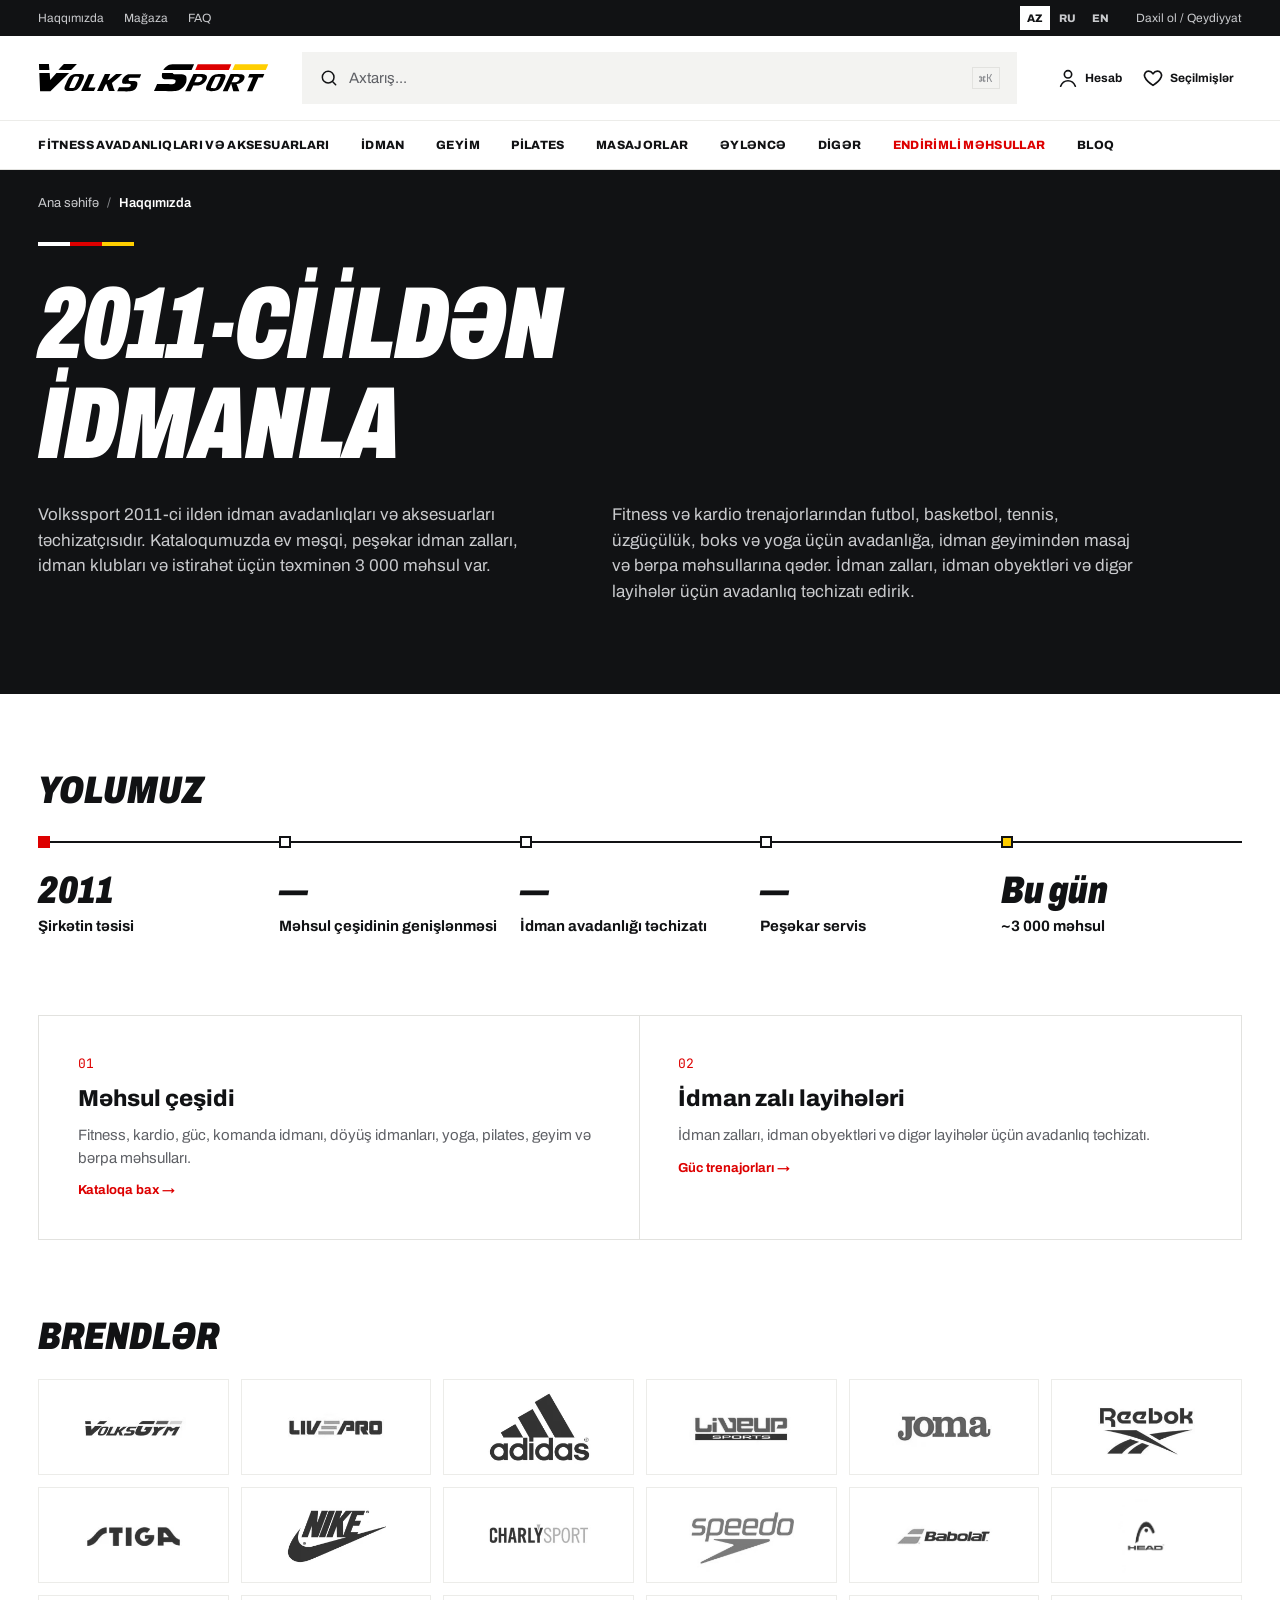
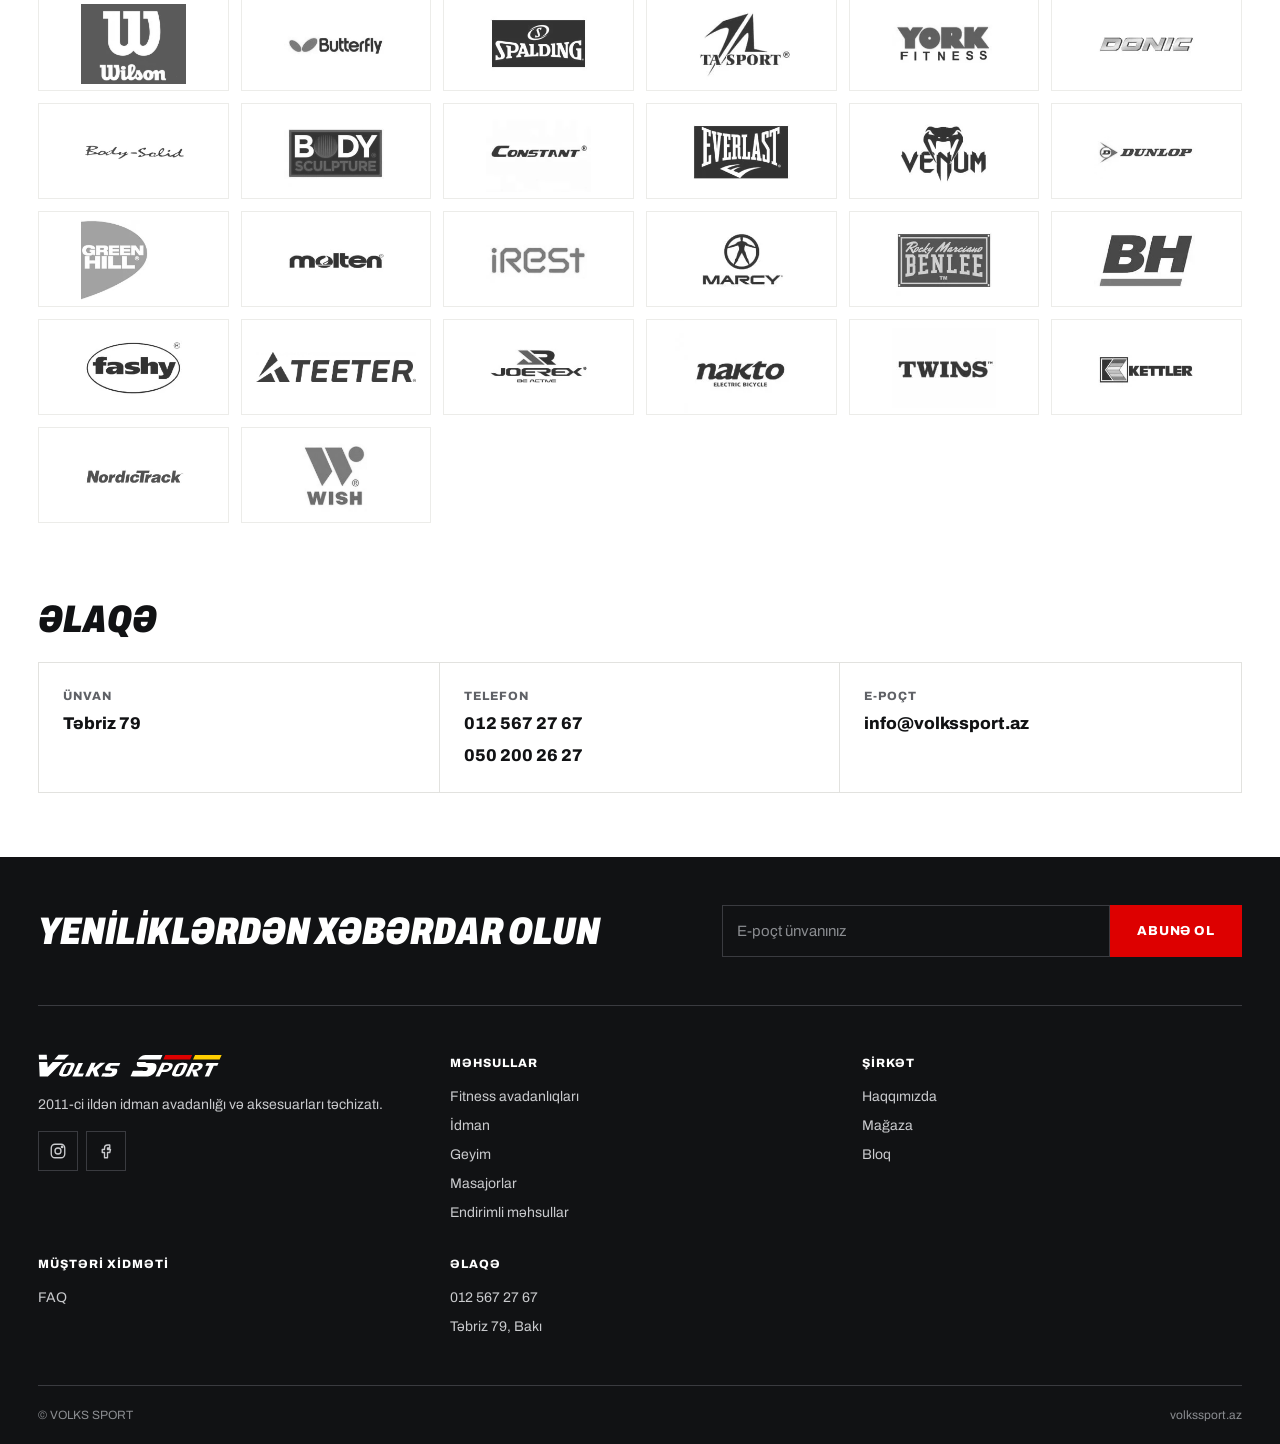
==== about.html @ 79279476 "Update Volkssport website" ====
<!DOCTYPE html>
<html lang="az">
<head>
<meta charset="utf-8">
<meta name="viewport" content="width=device-width, initial-scale=1, viewport-fit=cover">
<title>Haqqımızda — VOLKS SPORT</title>
<link rel="preconnect" href="https://fonts.googleapis.com">
<link rel="preconnect" href="https://fonts.gstatic.com" crossorigin>
<link href="https://fonts.googleapis.com/css2?family=Archivo:ital,wdth,wght@0,62..125,100..900;1,62..125,100..900&family=JetBrains+Mono:wght@400;500&display=swap" rel="stylesheet">
<link rel="stylesheet" href="css/tokens.css?v=20261022">
<link rel="stylesheet" href="css/base.css?v=20261022">
<link rel="stylesheet" href="css/components.css?v=20261022">
<link rel="stylesheet" href="css/layout.css?v=20261022">
<link rel="stylesheet" href="css/pages.css?v=20261022">
</head>
<body data-page="about">
<div data-include="partials/header.html"></div>
<!-- PrestaShop: CMS page (cms.tpl) -->
<main>
  <section class="vs-about-hero">
    <div class="vs-container vs-about-hero__inner">
      <ol class="vs-breadcrumb vs-breadcrumb--dark"><li><a href="index.html">Ana səhifə</a></li><li><span aria-current="page">Haqqımızda</span></li></ol>
      <div class="vs-stripe"><i></i><i></i><i></i></div>
      <h1 class="vs-display vs-about-hero__title">2011-ci ildən idmanla</h1>
      <div class="vs-about-hero__text">
        <p>Volkssport 2011-ci ildən idman avadanlıqları və aksesuarları təchizatçısıdır. Kataloqumuzda ev məşqi, peşəkar idman zalları, idman klubları və istirahət üçün təxminən 3 000 məhsul var.</p>
        <p>Fitness və kardio trenajorlarından futbol, basketbol, tennis, üzgüçülük, boks və yoga üçün avadanlığa, idman geyimindən masaj və bərpa məhsullarına qədər. İdman zalları, idman obyektləri və digər layihələr üçün avadanlıq təchizatı edirik.</p>
      </div>
    </div>
  </section>

  <section class="vs-container vs-section">
    <h2 class="vs-h2">Yolumuz</h2>
    <!-- Only 2011 and today are confirmed. Add years for the middle steps when available. -->
    <ol class="vs-timeline">
      <li class="vs-timeline__item vs-timeline__item--start"><span class="vs-timeline__year">2011</span><span class="vs-timeline__text">Şirkətin təsisi</span></li>
      <li class="vs-timeline__item"><span class="vs-timeline__year">—</span><span class="vs-timeline__text">Məhsul çeşidinin genişlənməsi</span></li>
      <li class="vs-timeline__item"><span class="vs-timeline__year">—</span><span class="vs-timeline__text">İdman avadanlığı təchizatı</span></li>
      <li class="vs-timeline__item"><span class="vs-timeline__year">—</span><span class="vs-timeline__text">Peşəkar servis</span></li>
      <li class="vs-timeline__item vs-timeline__item--end"><span class="vs-timeline__year">Bu gün</span><span class="vs-timeline__text">~3 000 məhsul</span></li>
    </ol>
  </section>

  <section class="vs-container vs-section">
    <div class="vs-pillars">
      <div class="vs-pillar"><span class="vs-pillar__n">01</span><h3 class="vs-h3">Məhsul çeşidi</h3><p class="vs-muted">Fitness, kardio, güc, komanda idmanı, döyüş idmanları, yoga, pilates, geyim və bərpa məhsulları.</p><a class="vs-catcard__cta" href="category.html">Kataloqa bax →</a></div>
      <div class="vs-pillar"><span class="vs-pillar__n">02</span><h3 class="vs-h3">İdman zalı layihələri</h3><p class="vs-muted">İdman zalları, idman obyektləri və digər layihələr üçün avadanlıq təchizatı.</p><a class="vs-catcard__cta" href="category.html?c=fitness-guc-trenajoru">Güc trenajorları →</a></div>
    </div>
  </section>

  <section class="vs-container vs-section">
    <div class="vs-sechead"><h2 class="vs-h2">Brendlər</h2></div>
    <div class="vs-grid vs-grid--brands" data-brands></div>
  </section>

  <section class="vs-container vs-section">
    <h2 class="vs-h2" style="margin-bottom:24px">Əlaqə</h2>
    <div class="vs-contact">
      <div class="vs-contact__cell"><span class="vs-contact__k">Ünvan</span><a class="vs-contact__v" href="store.html">Təbriz 79</a></div>
      <div class="vs-contact__cell"><span class="vs-contact__k">Telefon</span><a class="vs-contact__v" href="tel:+994125672767">012 567 27 67</a><a class="vs-contact__v" href="tel:+994502002627">050 200 26 27</a></div>
      <div class="vs-contact__cell"><span class="vs-contact__k">E-poçt</span><a class="vs-contact__v" href="mailto:info@volkssport.az">info@volkssport.az</a></div>
    </div>
  </section>
</main>
<div data-include="partials/footer.html"></div>
<script src="js/i18n.js?v=20261022"></script>
<script src="js/app.js?v=20261022"></script>
<script src="js/pages.js?v=20261022"></script>
<script src="js/pages-info.js?v=20261022"></script>
</body>
</html>
---- css/tokens.css ----
/* Volkssport design tokens — single source of truth.
   Values extracted from the approved prototype (Volkssport Front Office.dc.html). */
:root {
  /* Color — brand */
  --vs-ink: #111214;
  --vs-white: #FFFFFF;
  --vs-red: #DD0000;
  --vs-red-hover: #B80000;
  --vs-red-active: #A00000;
  --vs-yellow: #FFCE00;

  /* Color — neutrals */
  --vs-text: var(--vs-ink);
  --vs-text-2: #5F6166;
  --vs-text-3: #8A8C90;
  --vs-text-disabled: #A9AAAE;
  --vs-border: #E2E2DF;
  --vs-hairline: #ECECE9;
  --vs-surface: #F3F3F1;
  --vs-surface-2: #F6F6F4;
  --vs-dark-1: #1B1C1F;
  --vs-dark-2: #3A3B40;
  --vs-dark-text-2: #C9CACD;

  /* Color — semantic */
  --vs-primary: var(--vs-red);
  --vs-secondary: var(--vs-ink);
  --vs-success: #1F8A4C;
  --vs-success-bg: #EAF5EE;
  --vs-warning: #B98500;
  --vs-warning-bg: #FFF4D6;
  --vs-error: var(--vs-red);
  --vs-sale: var(--vs-red);
  --vs-new: var(--vs-ink);
  --vs-focus: var(--vs-yellow);

  /* Typography */
  --vs-font: 'Archivo', Helvetica, Arial, sans-serif;
  --vs-font-mono: 'JetBrains Mono', ui-monospace, monospace;
  --vs-fs-display: clamp(56px, 9vw, 148px);
  --vs-fs-h1: clamp(40px, 5vw, 80px);
  --vs-fs-h2: clamp(28px, 3vw, 44px);
  --vs-fs-h3: clamp(20px, 1.8vw, 26px);
  --vs-fs-lg: 17px;
  --vs-fs-body: 15px;
  --vs-fs-ui: 14px;
  --vs-fs-sm: 13px;
  --vs-fs-xs: 12px;
  --vs-fs-2xs: 11px;
  --vs-fs-price: 20px;
  --vs-fs-price-lg: 44px;
  --vs-lh-tight: .9;
  --vs-lh: 1.5;
  --vs-track-caps: .06em;

  /* Space (4px base) */
  --vs-s1: 4px; --vs-s2: 8px; --vs-s3: 12px; --vs-s4: 16px; --vs-s5: 20px;
  --vs-s6: 24px; --vs-s8: 32px; --vs-s10: 40px; --vs-s12: 48px; --vs-s16: 64px; --vs-s20: 80px;
  --vs-gutter: clamp(16px, 3vw, 40px);
  --vs-max: 1440px;

  /* Shape */
  --vs-radius: 0;
  --vs-bw: 1px;
  --vs-bw-strong: 1.5px;
  --vs-shadow-pop: 0 24px 40px -24px rgba(17, 18, 20, .25);

  /* Controls */
  --vs-h-sm: 36px; --vs-h-md: 44px; --vs-h-lg: 52px; --vs-h-xl: 56px;

  /* Motion */
  --vs-ease: cubic-bezier(.2, .7, .2, 1);
  --vs-t-fast: .15s; --vs-t: .25s; --vs-t-slow: .4s;

  /* Layers */
  --vs-z-header: 50; --vs-z-menu: 60; --vs-z-drawer: 80; --vs-z-modal: 90; --vs-z-toast: 100;
}
---- css/base.css ----
*, *::before, *::after { box-sizing: border-box; }
html { -webkit-text-size-adjust: 100%; }
body { margin: 0; font-family: var(--vs-font); font-size: var(--vs-fs-body); line-height: var(--vs-lh); color: var(--vs-text); background: var(--vs-white); -webkit-font-smoothing: antialiased; }
img { max-width: 100%; display: block; }
a { color: var(--vs-ink); text-decoration: none; transition: color var(--vs-t-fast); }
a:hover { color: var(--vs-red); }
button, input, select, textarea { font: inherit; color: inherit; }
button { cursor: pointer; }
h1, h2, h3, h4, p { margin: 0; }
p, li { text-wrap: pretty; }
::selection { background: var(--vs-yellow); color: var(--vs-ink); }
:focus-visible { outline: 2px solid var(--vs-focus); outline-offset: 2px; }
[hidden] { display: none !important; }
/* Suspend hover effects on image cards while the page is scrolling (set by js/app.js) */
.vs-is-scrolling .vs-card__media, .vs-is-scrolling .vs-catcard, .vs-is-scrolling .vs-brandcard, .vs-is-scrolling .vs-gallery__main, .vs-is-scrolling .vs-hotspot, .vs-is-scrolling .vs-post { pointer-events: none; }

.vs-container { max-width: var(--vs-max); margin: 0 auto; padding-inline: var(--vs-gutter); }
.vs-section { padding-block: clamp(40px, 6vw, 80px) 0; }
.vs-visually-hidden { position: absolute !important; width: 1px; height: 1px; overflow: hidden; clip: rect(0 0 0 0); white-space: nowrap; }
.vs-mono { font-family: var(--vs-font-mono); }
.vs-no-scroll { overflow: hidden; }

/* Typography helpers */
.vs-display { font-size: var(--vs-fs-display); line-height: .86; font-weight: 900; font-style: italic; font-stretch: 66%; text-transform: uppercase; letter-spacing: -.02em; text-wrap: balance; }
.vs-h1 { font-size: var(--vs-fs-h1); line-height: var(--vs-lh-tight); font-weight: 900; font-style: italic; font-stretch: 75%; text-transform: uppercase; letter-spacing: -.01em; }
.vs-h2 { font-size: var(--vs-fs-h2); line-height: 1; font-weight: 900; font-style: italic; font-stretch: 75%; text-transform: uppercase; }
.vs-h3 { font-size: var(--vs-fs-h3); line-height: 1.15; font-weight: 800; }
.vs-eyebrow { font-size: var(--vs-fs-xs); font-weight: 800; letter-spacing: .08em; text-transform: uppercase; color: var(--vs-text-2); }
.vs-muted { color: var(--vs-text-2); }
/* Long single words (e.g. RU "Кардиотренажёры") must not push the page sideways on small screens */
.vs-h1, .vs-h2 { overflow-wrap: break-word; hyphens: auto; }

/* Brand stripe (white / red / yellow) */
.vs-stripe { display: flex; width: 96px; height: 4px; }
.vs-stripe > i { flex: 1; }
.vs-stripe > i:nth-child(1) { background: var(--vs-white); }
.vs-stripe > i:nth-child(2) { background: var(--vs-red); }
.vs-stripe > i:nth-child(3) { background: var(--vs-yellow); }
.vs-stripe--ink > i:nth-child(1) { background: var(--vs-ink); }

@media (prefers-reduced-motion: reduce) { *, *::before, *::after { transition-duration: .01ms !important; animation-duration: .01ms !important; } }
---- css/components.css ----
/* ================= Button ================= */
.vs-btn { --bg: var(--vs-ink); --fg: var(--vs-white); --bd: var(--vs-ink);
  display: inline-flex; align-items: center; justify-content: center; gap: 8px; height: var(--vs-h-lg); padding: 0 26px;
  background: var(--bg); color: var(--fg); border: var(--vs-bw-strong) solid var(--bd); border-radius: var(--vs-radius);
  font-size: var(--vs-fs-sm); font-weight: 800; letter-spacing: var(--vs-track-caps); text-transform: uppercase; white-space: nowrap;
  transition: background var(--vs-t-fast), color var(--vs-t-fast), border-color var(--vs-t-fast), transform var(--vs-t-fast); }
.vs-btn:hover { --bg: #000; --bd: #000; color: var(--fg); }
.vs-btn:active { transform: translateY(1px); }
.vs-btn--primary { --bg: var(--vs-red); --bd: var(--vs-red); }
.vs-btn--primary:hover { --bg: var(--vs-red-hover); --bd: var(--vs-red-hover); }
.vs-btn--primary:active { --bg: var(--vs-red-active); }
.vs-btn--outline { --bg: transparent; --fg: var(--vs-ink); --bd: var(--vs-ink); }
.vs-btn--outline:hover { --bg: var(--vs-ink); --fg: var(--vs-white); }
.vs-btn--on-dark { --bg: transparent; --fg: var(--vs-white); --bd: var(--vs-white); }
.vs-btn--on-dark:hover { --bg: var(--vs-white); --fg: var(--vs-ink); --bd: var(--vs-white); }
.vs-btn--ghost { --bg: transparent; --fg: var(--vs-ink); --bd: transparent; padding: 0 12px; }
.vs-btn--ghost:hover { --bg: var(--vs-surface); --bd: var(--vs-surface); --fg: var(--vs-ink); }
.vs-btn--sm { height: var(--vs-h-sm); padding: 0 14px; font-size: var(--vs-fs-xs); }
.vs-btn--lg { height: var(--vs-h-xl); padding: 0 32px; font-size: var(--vs-fs-ui); }
.vs-btn--block { width: 100%; }
.vs-btn:disabled, .vs-btn[aria-disabled="true"] { --bg: var(--vs-surface); --fg: var(--vs-text-disabled); --bd: var(--vs-surface); cursor: not-allowed; transform: none; }
.vs-btn.is-loading { color: transparent !important; position: relative; pointer-events: none; }
.vs-btn.is-loading::after { content: ""; position: absolute; width: 18px; height: 18px; border: 2px solid var(--fg); border-right-color: transparent; border-radius: 50%; animation: vs-spin .7s linear infinite; }
@keyframes vs-spin { to { transform: rotate(360deg); } }

/* ================= Icon button ================= */
.vs-iconbtn { display: inline-flex; align-items: center; justify-content: center; gap: 6px; min-width: 44px; height: 44px; padding: 0 8px; border: 0; background: transparent; color: var(--vs-ink); font-size: var(--vs-fs-xs); font-weight: 700; position: relative; transition: background var(--vs-t-fast), color var(--vs-t-fast); }
.vs-iconbtn:hover { background: var(--vs-surface); }
.vs-iconbtn svg { width: 22px; height: 22px; flex: none; }
.vs-iconbtn--round { border-radius: 50%; background: var(--vs-white); width: 36px; min-width: 36px; height: 36px; padding: 0; }
.vs-iconbtn--round svg { width: 18px; height: 18px; }
.vs-iconbtn[aria-pressed="true"] { color: var(--vs-red); }
.vs-iconbtn[aria-pressed="true"] svg { fill: currentColor; animation: vs-pop .3s var(--vs-ease); }
.vs-iconbtn:disabled { color: var(--vs-text-disabled); cursor: not-allowed; background: transparent; }
.vs-iconbtn__count { position: absolute; top: 4px; right: 2px; min-width: 18px; height: 18px; padding: 0 5px; border-radius: 9px; background: var(--vs-red); color: var(--vs-white); font-size: 10.5px; font-weight: 800; line-height: 18px; text-align: center; }
@keyframes vs-pop { 50% { transform: scale(1.25); } }

/* ================= Badge ================= */
.vs-badge { display: inline-flex; align-items: center; height: 22px; padding: 0 7px; font-size: 11px; font-weight: 800; letter-spacing: .04em; text-transform: uppercase; background: var(--vs-ink); color: var(--vs-white); }
.vs-badge--sale { background: var(--vs-sale); }
.vs-badge--new { background: var(--vs-new); }
.vs-badge--stock { background: var(--vs-success-bg); color: var(--vs-success); }
.vs-badge--low { background: var(--vs-warning-bg); color: #7A5A00; }
.vs-badge--out { background: var(--vs-surface); color: var(--vs-text-2); }

/* ================= Price ================= */
.vs-price { display: flex; align-items: baseline; flex-wrap: wrap; gap: 4px 10px; }
.vs-price__current { font-size: var(--vs-fs-price); font-weight: 900; letter-spacing: -.01em; line-height: 1; }
.vs-price__old { font-size: var(--vs-fs-sm); color: var(--vs-text-3); text-decoration: line-through; }
.vs-price__save { font-size: var(--vs-fs-2xs); font-weight: 800; background: var(--vs-red); color: var(--vs-white); padding: 3px 6px; }
.vs-price--sale .vs-price__current { color: var(--vs-sale); }
.vs-price--call .vs-price__current { font-size: var(--vs-fs-sm); font-weight: 700; }
.vs-price--lg .vs-price__current { font-size: var(--vs-fs-price-lg); }
.vs-price--lg .vs-price__old { font-size: 16px; }

/* ================= Product card ================= */
.vs-card { position: relative; display: flex; flex-direction: column; background: var(--vs-white); min-width: 0; }
.vs-card__media { position: relative; aspect-ratio: 1; background: var(--vs-white); border: var(--vs-bw) solid var(--vs-hairline); overflow: hidden; transition: border-color var(--vs-t); }
.vs-card__media img { width: 100%; height: 100%; object-fit: contain; padding: 14px; transition: transform var(--vs-t-slow) var(--vs-ease); }
.vs-card:hover .vs-card__media { border-color: var(--vs-ink); }
.vs-card:hover .vs-card__media img { transform: scale(1.05); }
.vs-card__media.is-error::after { content: "Şəkil yoxdur"; position: absolute; inset: 0; display: grid; place-items: center; font-family: var(--vs-font-mono); font-size: 11px; color: var(--vs-text-3); background: var(--vs-surface-2); }
/* Hover image swap (desktop mouse only; class set by js/app.js). Second photo is stacked over the cover. */
.vs-card .vs-card__media img.vs-card__alt { position: absolute; inset: 0; opacity: 0; pointer-events: none; transition: opacity 280ms ease, transform var(--vs-t-slow) var(--vs-ease); }
.vs-card .vs-card__media.is-alt img.vs-card__alt { opacity: 1; }
.vs-card--out .vs-card__media.is-alt img.vs-card__alt { opacity: .45; }
.vs-card__media:has(.vs-card__alt) img:not(.vs-card__alt) { transition: transform var(--vs-t-slow) var(--vs-ease), opacity 280ms ease; }
.vs-card .vs-card__media.is-alt img:not(.vs-card__alt) { opacity: 0; }
.vs-card__badges { position: absolute; top: 10px; left: 10px; display: flex; gap: 6px; z-index: 1; }
.vs-card__wish { position: absolute; top: 8px; right: 8px; z-index: 2; }
.vs-card__quick { position: absolute; left: 10px; right: 10px; bottom: 10px; z-index: 2; opacity: 0; transform: translateY(6px); transition: opacity var(--vs-t), transform var(--vs-t); }
.vs-card:hover .vs-card__quick, .vs-card:focus-within .vs-card__quick { opacity: 1; transform: none; }
.vs-card__body { display: flex; flex-direction: column; gap: 4px; padding: 12px 2px 0; flex: 1; }
.vs-card__brand { font-size: var(--vs-fs-2xs); font-weight: 800; letter-spacing: .08em; text-transform: uppercase; color: var(--vs-text-2); }
.vs-card__name { font-size: var(--vs-fs-ui); font-weight: 600; line-height: 1.35; display: -webkit-box; -webkit-line-clamp: 2; -webkit-box-orient: vertical; overflow: hidden; min-height: 2.7em; }
.vs-card__name a::after { content: ""; position: absolute; inset: 0; z-index: 1; }
.vs-card__code { font-family: var(--vs-font-mono); font-size: var(--vs-fs-2xs); color: var(--vs-text-3); }
.vs-card__price { margin-top: auto; padding-top: 8px; }
.vs-card--out .vs-card__media img { opacity: .45; filter: grayscale(1); }
.vs-card--out .vs-card__price { opacity: .6; }
/* skeleton */
.vs-card--skeleton .vs-card__media, .vs-card--skeleton .vs-skel { background: linear-gradient(90deg, var(--vs-surface) 0, var(--vs-surface-2) 50%, var(--vs-surface) 100%) 0 0 / 200% 100%; animation: vs-shimmer 1.2s linear infinite; border-color: transparent; }
.vs-skel { display: block; height: 12px; }
@keyframes vs-shimmer { to { background-position: -200% 0; } }

/* ================= Category card ================= */
.vs-catcard { display: block; color: var(--vs-ink); }
.vs-catcard__media { aspect-ratio: 1.56; border-radius: 4px; overflow: hidden; background: var(--vs-ink); transition: transform var(--vs-t), box-shadow var(--vs-t); }
.vs-catcard__media img { width: 100%; height: 100%; object-fit: cover; }
.vs-catcard:hover .vs-catcard__media { transform: translateY(-3px); box-shadow: 0 12px 24px -12px rgba(17, 18, 20, .45); }
.vs-catcard__name { font-size: var(--vs-fs-lg); font-weight: 900; font-style: italic; font-stretch: 75%; text-transform: uppercase; line-height: 1; }
.vs-catcard__cta { font-size: var(--vs-fs-sm); font-weight: 700; color: var(--vs-red); }
.vs-catcard:hover { color: var(--vs-ink); }

/* ================= Brand card ================= */
.vs-brandcard { display: grid; place-items: center; height: 96px; padding: 8px 14px; border: var(--vs-bw) solid var(--vs-hairline); background: var(--vs-white); transition: border-color var(--vs-t-fast); }
/* Logo files are mostly 200x153 canvases with built-in margins: fill the card box with object-fit: contain (ratio kept, never cropped) instead of capping the canvas at 44px. */
.vs-brandcard img { width: 100%; height: 100%; max-height: 80px; object-fit: contain; filter: grayscale(1); opacity: .8; transition: filter var(--vs-t), opacity var(--vs-t); }
.vs-brandcard:hover { border-color: var(--vs-ink); }
.vs-brandcard:hover img { filter: none; opacity: 1; }
/* NAKTO only: logo file is a 271x350 white canvas with the mark (161x48) in the middle, so it rendered ~3x smaller than other logos.
   Scale the image (ratio kept); the card clips only the white margin. Remove when a tightly cropped logo is uploaded in PrestaShop. */
.vs-brandcard:has(img[src$="/nakto.png"]) { overflow: hidden; }
.vs-brandcard img[src$="/nakto.png"] { transform: scale(2.4); }
@media (max-width: 480px) { .vs-brandcard img[src$="/nakto.png"] { transform: scale(2.1); } } /* keeps ~8px side margin in the 96px-wide cards at 360px */
.vs-brandcard__name { font-size: var(--vs-fs-sm); font-weight: 800; letter-spacing: .04em; text-transform: uppercase; text-align: center; color: var(--vs-text-2); overflow-wrap: anywhere; }
.vs-brandcard:hover .vs-brandcard__name { color: var(--vs-ink); }
.vs-brandcard.is-active { border: 2px solid var(--vs-ink); }

/* ================= Form controls ================= */
.vs-field { display: flex; flex-direction: column; gap: 6px; font-size: var(--vs-fs-sm); font-weight: 600; }
.vs-input, .vs-select { height: var(--vs-h-lg); padding: 0 14px; border: var(--vs-bw-strong) solid var(--vs-border); background: var(--vs-white); font-size: var(--vs-fs-body); border-radius: 0; outline: none; transition: border-color var(--vs-t-fast); width: 100%; }
.vs-input:hover, .vs-select:hover { border-color: var(--vs-text-3); }
.vs-input:focus, .vs-select:focus { border-color: var(--vs-ink); box-shadow: 0 0 0 3px var(--vs-yellow); }
.vs-input:disabled, .vs-select:disabled { background: var(--vs-surface); color: var(--vs-text-disabled); cursor: not-allowed; }
.vs-field.is-error .vs-input { border-color: var(--vs-red); }
.vs-field__msg { font-size: var(--vs-fs-xs); font-weight: 500; color: var(--vs-text-2); }
.vs-field.is-error .vs-field__msg { color: var(--vs-red); }
.vs-select { appearance: none; padding-right: 40px; background: var(--vs-white) url("data:image/svg+xml,%3Csvg xmlns='http://www.w3.org/2000/svg' width='12' height='8'%3E%3Cpath d='M1 1l5 5 5-5' fill='none' stroke='%23111214' stroke-width='1.6'/%3E%3C/svg%3E") no-repeat right 14px center; cursor: pointer; }
.vs-check { display: flex; align-items: center; gap: 10px; min-height: 32px; font-size: var(--vs-fs-ui); cursor: pointer; }
.vs-check input { appearance: none; width: 18px; height: 18px; margin: 0; border: var(--vs-bw-strong) solid var(--vs-text-3); background: var(--vs-white); display: grid; place-items: center; flex: none; cursor: pointer; transition: background var(--vs-t-fast), border-color var(--vs-t-fast); }
.vs-check input:checked { background: var(--vs-ink); border-color: var(--vs-ink); }
.vs-check input:checked::after { content: ""; width: 9px; height: 5px; border: 2px solid var(--vs-white); border-top: 0; border-right: 0; transform: rotate(-45deg) translate(1px, -1px); }
.vs-check input:disabled { background: var(--vs-surface); border-color: var(--vs-border); cursor: not-allowed; }
.vs-check:has(input:disabled) { color: var(--vs-text-disabled); cursor: not-allowed; }
.vs-check__count { margin-left: auto; font-size: var(--vs-fs-xs); color: var(--vs-text-3); }

/* ================= Search field ================= */
.vs-search { position: relative; display: flex; align-items: center; flex: 1; max-width: 720px; height: var(--vs-h-lg); padding: 0 16px; gap: 10px; background: var(--vs-surface); border: var(--vs-bw-strong) solid transparent; color: var(--vs-text-2); font-size: var(--vs-fs-body); text-align: left; transition: border-color var(--vs-t-fast), background var(--vs-t-fast); }
.vs-search:hover { border-color: var(--vs-ink); background: var(--vs-white); }
.vs-search svg { width: 20px; height: 20px; flex: none; color: var(--vs-ink); }
.vs-search__kbd { margin-left: auto; font-family: var(--vs-font-mono); font-size: 11px; padding: 2px 6px; border: 1px solid var(--vs-border); color: var(--vs-text-3); }

/* ================= Chips ================= */
.vs-chips { display: flex; flex-wrap: wrap; gap: 8px; }
.vs-chip { display: inline-flex; align-items: center; gap: 8px; height: 40px; padding: 0 16px; border: var(--vs-bw-strong) solid var(--vs-border); background: var(--vs-white); font-size: var(--vs-fs-sm); font-weight: 700; color: var(--vs-ink); transition: border-color var(--vs-t-fast), background var(--vs-t-fast); }
.vs-chip:hover { border-color: var(--vs-ink); color: var(--vs-ink); }
.vs-chip[aria-current="true"], .vs-chip.is-active { background: var(--vs-ink); border-color: var(--vs-ink); color: var(--vs-white); }
.vs-chip__count { font-weight: 500; color: var(--vs-text-3); }
.vs-chip.is-active .vs-chip__count, .vs-chip[aria-current="true"] .vs-chip__count { color: var(--vs-dark-text-2); }
.vs-chip--removable::after { content: "×"; font-size: 16px; line-height: 1; }

/* ================= Breadcrumb ================= */
.vs-breadcrumb { display: flex; flex-wrap: wrap; gap: 8px; font-size: var(--vs-fs-sm); color: var(--vs-text-2); list-style: none; margin: 0; padding: 0; }
.vs-breadcrumb li + li::before { content: "/"; margin-right: 8px; color: var(--vs-text-3); }
.vs-breadcrumb a { color: var(--vs-text-2); }
.vs-breadcrumb a:hover { color: var(--vs-red); }
.vs-breadcrumb [aria-current="page"] { color: var(--vs-ink); font-weight: 600; }

/* ================= Pagination ================= */
.vs-pagination { display: flex; align-items: center; justify-content: center; gap: 4px; flex-wrap: wrap; }
.vs-pagination__item { min-width: 40px; height: 40px; padding: 0 8px; display: inline-grid; place-items: center; border: 0; background: transparent; font-size: var(--vs-fs-ui); font-weight: 700; color: var(--vs-ink); }
.vs-pagination__item:hover { outline: 1.5px solid var(--vs-ink); outline-offset: -1.5px; color: var(--vs-ink); }
.vs-pagination__item[aria-current="page"] { background: var(--vs-ink); color: var(--vs-white); }
.vs-pagination__item:disabled { color: var(--vs-text-disabled); outline: 0; cursor: not-allowed; }
.vs-pagination__gap { min-width: 32px; text-align: center; color: var(--vs-text-3); font-weight: 700; }

/* ================= Tabs ================= */
.vs-tabs__list { display: flex; gap: 0; border-bottom: var(--vs-bw) solid var(--vs-border); overflow-x: auto; scrollbar-width: none; }
.vs-tabs__tab { flex: none; height: 56px; padding: 0 22px; border: 0; background: transparent; font-size: var(--vs-fs-ui); font-weight: 800; letter-spacing: .03em; text-transform: uppercase; color: var(--vs-text-2); box-shadow: inset 0 -3px 0 transparent; transition: color var(--vs-t-fast), box-shadow var(--vs-t-fast); }
.vs-tabs__tab:hover { color: var(--vs-ink); }
.vs-tabs__tab[aria-selected="true"] { color: var(--vs-ink); box-shadow: inset 0 -3px 0 var(--vs-red); }
.vs-tabs__tab:disabled { color: var(--vs-text-disabled); cursor: not-allowed; }
.vs-tabs__panel { padding: 32px 0; }

/* ================= Accordion ================= */
.vs-acc { border-top: var(--vs-bw) solid var(--vs-border); }
.vs-acc__item { border-bottom: var(--vs-bw) solid var(--vs-border); }
.vs-acc__head { display: flex; width: 100%; align-items: center; justify-content: space-between; gap: 16px; min-height: 56px; padding: 12px 0; border: 0; background: none; font-size: var(--vs-fs-ui); font-weight: 800; text-align: left; }
.vs-acc__head::after { content: "+"; font-size: 22px; font-weight: 400; transition: transform var(--vs-t); }
.vs-acc__head[aria-expanded="true"]::after { transform: rotate(45deg); }
.vs-acc__body { display: grid; grid-template-rows: 0fr; transition: grid-template-rows var(--vs-t) var(--vs-ease); }
.vs-acc__head[aria-expanded="true"] + .vs-acc__body { grid-template-rows: 1fr; }
.vs-acc__inner { overflow: hidden; }
.vs-acc__inner > * { padding-bottom: 16px; }

/* ================= Spec table ================= */
.vs-spec { width: 100%; border-collapse: collapse; font-size: var(--vs-fs-ui); }
.vs-spec th, .vs-spec td { padding: 14px 16px; text-align: left; vertical-align: top; border-bottom: var(--vs-bw) solid var(--vs-hairline); }
.vs-spec th, .vs-spec td { overflow-wrap: anywhere; }
.vs-spec th { width: 40%; font-weight: 500; color: var(--vs-text-2); }
.vs-spec td { font-weight: 700; }
.vs-spec tr:nth-child(odd) { background: var(--vs-surface-2); }
.vs-spec--compare th { width: auto; }
.vs-spec--compare thead th { background: var(--vs-white); color: var(--vs-ink); font-weight: 800; }

/* ================= Quantity selector (UI only) ================= */
.vs-qty { display: inline-flex; align-items: center; height: var(--vs-h-lg); border: var(--vs-bw-strong) solid var(--vs-border); }
.vs-qty button { width: 44px; height: 100%; border: 0; background: transparent; font-size: 18px; }
.vs-qty button:hover { background: var(--vs-surface); }
.vs-qty button:disabled { color: var(--vs-text-disabled); background: transparent; cursor: not-allowed; }
.vs-qty input { width: 48px; height: 100%; border: 0; text-align: center; font-weight: 700; -moz-appearance: textfield; }

/* ================= Rating ================= */
.vs-rating { display: inline-flex; align-items: center; gap: 2px; color: var(--vs-ink); font-size: var(--vs-fs-sm); }
.vs-rating__star { width: 14px; height: 14px; background: var(--vs-border); clip-path: polygon(50% 0, 61% 35%, 98% 35%, 68% 57%, 79% 91%, 50% 70%, 21% 91%, 32% 57%, 2% 35%, 39% 35%); }
.vs-rating__star.is-on { background: var(--vs-ink); }

/* ================= Alert ================= */
.vs-alert { display: flex; gap: 12px; padding: 14px 16px; font-size: var(--vs-fs-ui); border: var(--vs-bw) solid var(--vs-border); background: var(--vs-surface-2); }
.vs-alert--success { background: var(--vs-success-bg); border-color: transparent; color: #1F6B3D; }
.vs-alert--warning { background: var(--vs-warning-bg); border-color: transparent; color: #7A5A00; }
.vs-alert--error { background: #FDECEC; border-color: transparent; color: var(--vs-red-active); }

/* ================= Toast ================= */
.vs-toast-region { position: fixed; left: 50%; bottom: 24px; transform: translateX(-50%); z-index: var(--vs-z-toast); display: flex; flex-direction: column; gap: 8px; pointer-events: none; }
.vs-toast { display: flex; align-items: center; gap: 12px; padding: 14px 18px; background: var(--vs-ink); color: var(--vs-white); font-size: var(--vs-fs-ui); font-weight: 600; box-shadow: var(--vs-shadow-pop); animation: vs-toast-in var(--vs-t) var(--vs-ease); pointer-events: auto; }
.vs-toast::before { content: ""; width: 8px; height: 8px; background: var(--vs-yellow); flex: none; }
.vs-toast--error::before { background: var(--vs-red); }
.vs-toast.is-leaving { opacity: 0; transform: translateY(8px); transition: opacity var(--vs-t), transform var(--vs-t); }
@keyframes vs-toast-in { from { opacity: 0; transform: translateY(12px); } }

/* ================= Modal & Drawer ================= */
.vs-overlay { position: fixed; inset: 0; background: rgba(17, 18, 20, .55); z-index: var(--vs-z-modal); display: flex; align-items: center; justify-content: center; padding: 16px; opacity: 0; transition: opacity var(--vs-t); }
.vs-overlay.is-open { opacity: 1; }
.vs-modal { width: min(560px, 100%); max-height: calc(100vh - 32px); overflow: auto; background: var(--vs-white); padding: 32px; position: relative; transform: translateY(12px); transition: transform var(--vs-t) var(--vs-ease); }
.vs-modal--wide { width: min(1000px, 100%); }
.vs-overlay.is-open .vs-modal { transform: none; }
.vs-modal__close { position: absolute; top: 12px; right: 12px; }
.vs-drawer { position: fixed; top: 0; bottom: 0; right: 0; width: min(440px, 100%); background: var(--vs-white); z-index: var(--vs-z-drawer); transform: translateX(100%); transition: transform var(--vs-t) var(--vs-ease); display: flex; flex-direction: column; }
.vs-drawer.is-open { transform: none; }
.vs-sheet { position: fixed; left: 0; right: 0; bottom: 0; max-height: 88vh; background: var(--vs-white); z-index: var(--vs-z-drawer); transform: translateY(100%); transition: transform var(--vs-t) var(--vs-ease); display: flex; flex-direction: column; }
.vs-sheet.is-open { transform: none; }
.vs-sheet__head { display: flex; align-items: center; justify-content: space-between; padding: 12px 16px; border-bottom: var(--vs-bw) solid var(--vs-border); font-weight: 800; }
.vs-sheet__body { overflow: auto; padding: 0 16px; flex: 1; }
.vs-sheet__foot { display: flex; gap: 10px; padding: 12px 16px calc(12px + env(safe-area-inset-bottom)); border-top: var(--vs-bw) solid var(--vs-border); }
.vs-scrim { position: fixed; inset: 0; background: rgba(17, 18, 20, .45); z-index: calc(var(--vs-z-drawer) - 1); opacity: 0; pointer-events: none; transition: opacity var(--vs-t); }
.vs-scrim.is-open { opacity: 1; pointer-events: auto; }

/* ================= Empty state ================= */
.vs-empty { display: flex; flex-direction: column; align-items: flex-start; gap: 12px; padding: 48px 0; }
.vs-empty__title { font-size: var(--vs-fs-h3); font-weight: 800; }
.vs-empty__text { color: var(--vs-text-2); max-width: 46ch; }
---- css/layout.css ----
/* ================= Utility bar ================= */
.vs-util { background: var(--vs-ink); color: var(--vs-white); font-size: var(--vs-fs-xs); }
.vs-util__inner { display: flex; align-items: center; justify-content: space-between; gap: 16px; height: 36px; }
.vs-util__links, .vs-util__right { display: flex; align-items: center; gap: 20px; }
.vs-util a { color: var(--vs-dark-text-2); }
.vs-util a:hover { color: var(--vs-white); }
.vs-lang { display: flex; gap: 2px; }
.vs-lang button { height: 24px; padding: 0 7px; border: 0; background: transparent; color: var(--vs-dark-text-2); font-size: 11px; font-weight: 800; }
.vs-lang button[aria-pressed="true"] { background: var(--vs-white); color: var(--vs-ink); }
/* Language switch on white (mobile menu) — 44px touch targets */
.vs-lang--light { gap: 4px; }
.vs-lang--light button { min-width: 44px; height: 44px; padding: 0 10px; border: var(--vs-bw-strong) solid var(--vs-border); color: var(--vs-ink); font-size: var(--vs-fs-sm); }
.vs-lang--light button[aria-pressed="true"] { background: var(--vs-ink); border-color: var(--vs-ink); color: var(--vs-white); }

/* ================= Header ================= */
.vs-header { position: sticky; top: 0; z-index: var(--vs-z-header); background: var(--vs-white); border-bottom: var(--vs-bw) solid var(--vs-border); }
.vs-header__main { display: flex; align-items: center; gap: 32px; height: 84px; }
.vs-header__logo img { height: 30px; width: auto; }
.vs-header__icons { display: flex; align-items: center; gap: 4px; margin-left: auto; }
.vs-header__burger { display: none; }
.vs-nav { border-top: var(--vs-bw) solid var(--vs-hairline); }
.vs-nav__list { display: flex; flex-wrap: nowrap; justify-content: flex-start; gap: clamp(0px, calc(2.6vw - 22px), 28px); list-style: none; margin: 0 auto; padding-block: 0; }
/* First/last link: no outer padding so the row starts at the logo edge and ends at the container edge */
.vs-nav__item:first-child > .vs-nav__link { padding-left: 0; }
.vs-nav__item:first-child > .vs-nav__link::after { left: 0; }
.vs-nav__item:last-child > .vs-nav__link { padding-right: 0; }
.vs-nav__item:last-child > .vs-nav__link::after { right: 0; }
.vs-nav__link { display: flex; align-items: center; justify-content: center; gap: 5px; height: 48px; padding: 0 14px; font-size: 12.5px; font-weight: 800; letter-spacing: .03em; text-transform: uppercase; white-space: nowrap; position: relative; }
.vs-nav__link::after { content: ""; position: absolute; left: 14px; right: 14px; bottom: 0; height: 3px; background: var(--vs-red); transform: scaleX(0); transition: transform var(--vs-t-fast); }
.vs-nav__item.is-open > .vs-nav__link::after, .vs-nav__link:hover::after { transform: none; }
.vs-nav__link:hover { color: var(--vs-ink); }
.vs-nav__link--sale { color: var(--vs-red); }

/* ================= Mega menu ================= */
.vs-mega { position: absolute; left: 0; right: 0; top: 100%; background: var(--vs-white); border-bottom: var(--vs-bw) solid var(--vs-border); box-shadow: var(--vs-shadow-pop); max-height: calc(100vh - 180px); overflow-y: auto; overscroll-behavior: contain; z-index: var(--vs-z-menu); opacity: 0; visibility: hidden; transform: translateY(-4px); transition: opacity var(--vs-t-fast), transform var(--vs-t-fast), visibility 0s linear var(--vs-t-fast); }
.vs-mega.is-open { opacity: 1; visibility: visible; transform: none; transition-delay: 0s; }
.vs-mega__inner { display: grid; grid-template-columns: repeat(auto-fill, minmax(200px, 1fr)); gap: 28px 32px; padding-block: 32px 48px; }
.vs-mega__title { display: block; font-size: var(--vs-fs-sm); font-weight: 800; text-transform: uppercase; letter-spacing: .03em; margin-bottom: 10px; padding-bottom: 8px; border-bottom: 2px solid var(--vs-ink); }
.vs-mega__list { list-style: none; margin: 0; padding: 0; display: flex; flex-direction: column; gap: 2px; }
.vs-mega__list a { display: block; padding: 4px 0; font-size: var(--vs-fs-ui); color: var(--vs-text-2); }
.vs-mega__list a:hover { color: var(--vs-red); }
.vs-mega__all { display: inline-block; margin-top: 8px; font-size: var(--vs-fs-sm); font-weight: 700; color: var(--vs-red); }

/* ================= Search overlay ================= */
.vs-searchpanel { position: fixed; inset: 0; z-index: var(--vs-z-modal); background: var(--vs-white); overflow: auto; opacity: 0; visibility: hidden; transition: opacity var(--vs-t-fast), visibility 0s linear var(--vs-t-fast); }
.vs-searchpanel.is-open { opacity: 1; visibility: visible; transition-delay: 0s; }
.vs-searchpanel__bar { display: flex; align-items: center; gap: 16px; height: 84px; border-bottom: var(--vs-bw) solid var(--vs-border); }
.vs-searchpanel__input { flex: 1; height: 56px; border: 0; border-bottom: 2px solid var(--vs-ink); font-size: clamp(20px, 2.4vw, 28px); font-weight: 700; outline: none; background: transparent; }
.vs-searchpanel__grid { display: grid; grid-template-columns: minmax(200px, 1fr) minmax(0, 3fr); gap: 40px; padding-block: 32px 64px; }
.vs-searchpanel__group + .vs-searchpanel__group { margin-top: 28px; }
.vs-searchpanel__list { list-style: none; margin: 10px 0 0; padding: 0; display: flex; flex-direction: column; gap: 6px; }
.vs-searchpanel__list a { color: var(--vs-text-2); }
.vs-searchpanel__list mark { background: none; color: var(--vs-ink); font-weight: 800; }

/* ================= Mobile nav ================= */
.vs-mnav { position: fixed; inset: 0; z-index: var(--vs-z-drawer); background: var(--vs-white); display: flex; flex-direction: column; transform: translateX(-100%); transition: transform var(--vs-t) var(--vs-ease); }
.vs-mnav.is-open { transform: none; }
.vs-mnav__head { display: flex; align-items: center; justify-content: space-between; height: 60px; padding: 0 12px 0 16px; border-bottom: var(--vs-bw) solid var(--vs-border); }
.vs-mnav__body { flex: 1; overflow: auto; }
.vs-mnav__row { display: flex; align-items: center; justify-content: space-between; width: 100%; min-height: 56px; padding: 0 16px; border: 0; border-bottom: var(--vs-bw) solid var(--vs-hairline); background: none; font-size: var(--vs-fs-ui); font-weight: 800; text-transform: uppercase; text-align: left; color: var(--vs-ink); }
.vs-mnav__row--sub { text-transform: none; font-weight: 600; }
.vs-mnav__back { color: var(--vs-text-2); font-weight: 700; text-transform: none; justify-content: flex-start; gap: 8px; }
.vs-tabbar { display: none; }

/* ================= Hero A (split + 4 hotspots) ================= */
/* Copy ~27% / collection image ~73%. The image keeps its 2072:759 ratio; the copy block is sized to fit inside
   the image height (>=1280 px) so the dark band has no empty strips above/below the image. */
.vs-hero-a { padding-top: 16px; max-width: 1680px; }
.vs-hero-a__grid { display: grid; grid-template-columns: minmax(280px, 27fr) minmax(0, 73fr); background: var(--vs-ink); color: var(--vs-white); }
.vs-hero-a__copy { padding: clamp(16px, 1.4vw, 32px) clamp(18px, 1.6vw, 40px); display: flex; flex-direction: column; justify-content: center; gap: clamp(10px, .9vw, 16px); min-width: 0; }
.vs-hero-a__copy img { height: clamp(22px, 1.8vw, 28px); width: auto; align-self: flex-start; }
.vs-hero-a__kicker { font-size: clamp(14px, 1.15vw, 18px); line-height: 1.3; font-weight: 700; letter-spacing: .04em; text-transform: uppercase; text-wrap: balance; }
.vs-hero-a__text { color: var(--vs-dark-text-2); font-size: clamp(14px, 1.05vw, 16px); line-height: 1.5; text-wrap: pretty; }
.vs-hero-a__ctas { display: flex; gap: 8px; flex-wrap: wrap; margin-top: 4px; }
.vs-hero-a__ctas .vs-btn { height: var(--vs-h-md); padding: 0 clamp(12px, 1vw, 24px); letter-spacing: .03em; }
/* 1025–1279 px: side-by-side layout with a short image; compact the copy so it fits the image height
   (both buttons on one row) instead of leaving black bands above/below the image. */
@media (min-width: 1024.02px) and (max-width: 1279.98px) {
  .vs-hero-a__copy { padding-block: 14px; gap: 8px; }
  .vs-hero-a__copy img { height: 20px; }
  .vs-hero-a__kicker { font-size: 13px; }
  .vs-hero-a__text { font-size: 13px; line-height: 1.42; }
  .vs-hero-a__ctas { flex-wrap: nowrap; gap: 6px; margin-top: 2px; }
  .vs-hero-a__ctas .vs-btn { height: 40px; padding: 0 10px; font-size: 12px; letter-spacing: .02em; }
}
.vs-hero-a__media { position: relative; aspect-ratio: 2072 / 759; align-self: center; width: 100%; }
.vs-hero-a__media > img { position: absolute; inset: 0; width: 100%; height: 100%; }
.vs-hotspot { position: absolute; transition: background var(--vs-t-fast); }
.vs-hotspot:hover { background: rgba(255, 255, 255, .08); }
.vs-hotspot:focus-visible { outline-offset: -3px; }

/* ================= Hero B (typographic) ================= */
.vs-hero-b { position: relative; background: var(--vs-dark-1) repeating-linear-gradient(135deg, #232428 0 1px, transparent 1px 14px); color: var(--vs-white); overflow: hidden; }
.vs-hero-b__inner { position: relative; display: flex; flex-direction: column; justify-content: flex-end; gap: 28px; min-height: 720px; padding-block: clamp(80px, 10vw, 140px) 56px; }
.vs-hero-b__row { display: flex; justify-content: space-between; align-items: flex-end; gap: 32px; flex-wrap: wrap; }
.vs-hero-b__lead { max-width: 520px; display: flex; flex-direction: column; gap: 24px; font-size: 19px; color: var(--vs-dark-text-2); }

/* ================= Trust strip ================= */
.vs-trust { display: grid; grid-template-columns: repeat(4, minmax(0, 1fr)); border-bottom: var(--vs-bw) solid var(--vs-border); }
.vs-trust__item { padding: 22px 24px; display: flex; flex-direction: column; gap: 2px; border-right: var(--vs-bw) solid var(--vs-border); }
.vs-trust__item:last-child { border-right: 0; }
.vs-trust__a { font-weight: 800; }
.vs-trust__b { font-size: var(--vs-fs-sm); color: var(--vs-text-2); }

/* ================= Section header & grids ================= */
.vs-sechead { display: flex; flex-wrap: wrap; align-items: flex-end; justify-content: space-between; gap: 8px 16px; margin-bottom: 24px; }
.vs-sechead > h2 { min-width: 0; overflow-wrap: break-word; }
.vs-sechead__link { font-size: var(--vs-fs-sm); font-weight: 800; white-space: nowrap; }
.vs-grid { display: grid; grid-template-columns: repeat(4, minmax(0, 1fr)); gap: 32px 20px; }
.vs-grid--cats { grid-template-columns: repeat(5, minmax(0, 1fr)); gap: 18px; }
.vs-grid--brands { grid-template-columns: repeat(6, minmax(0, 1fr)); gap: 12px; }
.vs-rail { display: grid; grid-auto-flow: column; grid-auto-columns: calc((100% - 60px) / 4); gap: 20px; overflow-x: auto; scroll-snap-type: x mandatory; scrollbar-width: none; }
.vs-rail > * { scroll-snap-align: start; }
.vs-band { display: block; margin-top: clamp(40px, 6vw, 80px); }
.vs-band img { width: 100%; height: auto; }

/* ================= Category page ================= */
.vs-cathead { padding-block: 24px 28px; display: flex; flex-direction: column; gap: 14px; }
.vs-cathead__count { font-size: var(--vs-fs-ui); color: var(--vs-text-2); }
.vs-catlayout { display: grid; grid-template-columns: 264px minmax(0, 1fr); gap: 40px; padding-bottom: 80px; }
.vs-toolbar { display: flex; align-items: center; justify-content: space-between; gap: 16px; padding-bottom: 16px; margin-bottom: 24px; border-bottom: var(--vs-bw) solid var(--vs-border); }
.vs-toolbar .vs-select { width: auto; height: 44px; font-size: var(--vs-fs-ui); }
.vs-toolbar__filters { display: none; }
.vs-filters__group { border-bottom: var(--vs-bw) solid var(--vs-border); }
.vs-filters .vs-acc__head { font-size: var(--vs-fs-sm); text-transform: uppercase; letter-spacing: .03em; }
.vs-filters__list { display: flex; flex-direction: column; gap: 2px; max-height: 280px; overflow: auto; }
.vs-filters__range { display: grid; grid-template-columns: 1fr 1fr; gap: 8px; }
.vs-filters__range .vs-input { height: 44px; font-size: var(--vs-fs-ui); }
.vs-filters__active { display: flex; flex-wrap: wrap; gap: 6px; margin-bottom: 16px; }
.vs-loadmore { display: flex; flex-direction: column; align-items: center; gap: 16px; margin-top: 48px; }
.vs-loadmore__meta { font-size: var(--vs-fs-sm); color: var(--vs-text-2); }

/* ================= Product page ================= */
.vs-pdp { display: grid; grid-template-columns: minmax(0, 7fr) minmax(0, 5fr); gap: clamp(24px, 4vw, 64px); padding-block: 24px 48px; }
.vs-gallery { display: grid; grid-template-columns: 84px minmax(0, 1fr); gap: 12px; align-self: start; position: sticky; top: 150px; }
.vs-gallery__thumbs { display: flex; flex-direction: column; gap: 8px; }
.vs-gallery__thumb { aspect-ratio: 1; border: 1.5px solid var(--vs-hairline); background: var(--vs-white); padding: 6px; }
.vs-gallery__thumb img { width: 100%; height: 100%; object-fit: contain; }
.vs-gallery__thumb[aria-current="true"] { border-color: var(--vs-ink); }
.vs-gallery__main { position: relative; aspect-ratio: 1; border: var(--vs-bw) solid var(--vs-hairline); background: var(--vs-white); overflow: hidden; cursor: zoom-in; }
.vs-gallery__main img { width: 100%; height: 100%; object-fit: contain; padding: 32px; transition: transform var(--vs-t) var(--vs-ease); transform-origin: var(--zx, 50%) var(--zy, 50%); }
.vs-gallery__main.is-zoom img { transform: scale(2); }
/* Desktop (2-column product page): ~10-12% smaller main photo inside the same frame. Padding in % of the frame width keeps the ratio across widths; object-fit: contain keeps the whole photo, centred. */
@media (min-width: 1024.02px) { .vs-gallery__main img { padding: 10%; } }
/* Single-column product page (<=1024px): the gallery used to fill the full width (photo 786px at 1024, 545px at 768).
   Cap the gallery width and centre it; thumbnails, frame ratio, zoom and full-screen are unchanged. */
@media (max-width: 1024px) { .vs-gallery { width: 100%; max-width: 600px; margin-inline: auto; justify-self: center; } }
/* Phones: square frame stays full width, but never taller than ~55% of the screen height so the price/CTA appear sooner. */
@media (max-width: 600px) { .vs-gallery { max-width: min(100%, 55svh); } }
.vs-gallery:has(.vs-gallery__main.is-empty) { grid-template-columns: minmax(0, 1fr); }
.vs-gallery:has(.vs-gallery__main.is-empty) .vs-gallery__thumbs { display: none; }
.vs-gallery__main.is-empty { cursor: default; background: var(--vs-surface-2); }
.vs-gallery__main.is-empty::after { content: "Şəkil yoxdur"; z-index: 1; position: absolute; inset: 0; display: grid; place-items: center; font-family: var(--vs-font-mono); font-size: 12px; color: var(--vs-text-3); }
.vs-gallery__main.is-empty .vs-gallery__fs { display: none; }
.vs-gallery__fs { position: absolute; right: 12px; bottom: 12px; z-index: 1; background: var(--vs-white); border: var(--vs-bw) solid var(--vs-border); }
.vs-buybox { display: flex; flex-direction: column; gap: 18px; }
.vs-buybox__brand img { height: 32px; width: auto; }
.vs-buybox__brandtext { font-size: var(--vs-fs-xs); font-weight: 800; letter-spacing: .08em; text-transform: uppercase; color: var(--vs-text-2); }
.vs-buybox__short { display: flex; flex-direction: column; gap: 4px; font-size: var(--vs-fs-ui); line-height: 1.5; color: var(--vs-text-2); }
.vs-buybox__name { font-size: clamp(30px, 3.2vw, 52px); line-height: 1.08; font-weight: 800; letter-spacing: -.01em; text-wrap: balance; }
.vs-buybox__meta { display: flex; align-items: center; gap: 16px; flex-wrap: wrap; font-size: var(--vs-fs-sm); color: var(--vs-text-2); }
.vs-buybox__price { padding-block: 18px; border-block: var(--vs-bw) solid var(--vs-border); display: flex; align-items: center; justify-content: space-between; gap: 16px; flex-wrap: wrap; }
.vs-stock { display: inline-flex; align-items: center; gap: 8px; font-size: var(--vs-fs-sm); font-weight: 700; }
.vs-stock::before { content: ""; width: 8px; height: 8px; border-radius: 50%; background: currentColor; }
.vs-stock--in { color: var(--vs-success); }
.vs-stock--low { color: var(--vs-warning); }
.vs-stock--out { color: var(--vs-text-3); }
.vs-buybox__top { display: flex; align-items: flex-start; justify-content: space-between; gap: 16px; }
.vs-buybox__code { font-family: var(--vs-font-mono); font-size: var(--vs-fs-sm); color: var(--vs-text-2); }
.vs-facts { display: grid; grid-template-columns: repeat(2, minmax(0, 1fr)); border: var(--vs-bw) solid var(--vs-border); }
.vs-facts__cell { display: flex; flex-direction: column; gap: 4px; padding: 18px 20px; border-right: var(--vs-bw) solid var(--vs-border); border-bottom: var(--vs-bw) solid var(--vs-border); min-width: 0; }
.vs-facts__cell:nth-child(2n) { border-right: 0; }
.vs-facts__cell:nth-last-child(-n+2) { border-bottom: 0; }
.vs-facts__k { font-size: var(--vs-fs-sm); color: var(--vs-text-2); }
.vs-facts__v { font-size: 19px; font-weight: 800; overflow-wrap: anywhere; }
.vs-specgrid { display: grid; grid-template-columns: repeat(auto-fit, minmax(min(100%, 420px), 1fr)); gap: 40px 60px; }
.vs-specgrid__title { margin-bottom: 18px; font-size: var(--vs-fs-sm); }
.vs-specgrid__head { display: flex; justify-content: space-between; align-items: baseline; gap: 12px; }
.vs-specgrid__head a { font-size: var(--vs-fs-sm); color: var(--vs-text-2); }
.vs-specgrid__note { font-size: var(--vs-fs-body); color: var(--vs-text-2); padding-bottom: 14px; border-bottom: var(--vs-bw) solid var(--vs-hairline); }
.vs-specgrid__note a { color: var(--vs-ink); }
.vs-spec--plain tr:nth-child(odd) { background: none; }
.vs-spec--plain th, .vs-spec--plain td { padding: 18px 0; font-size: var(--vs-fs-lg); }
.vs-compare-wrap { overflow-x: auto; border: var(--vs-bw) solid var(--vs-border); }
.vs-compare { width: 100%; min-width: 520px; border-collapse: collapse; font-size: var(--vs-fs-body); }
.vs-compare th, .vs-compare td { padding: 16px 18px; text-align: left; vertical-align: top; border-bottom: var(--vs-bw) solid var(--vs-hairline); }
.vs-compare thead td, .vs-compare thead th { background: var(--vs-surface-2); font-size: var(--vs-fs-ui); font-weight: 800; }
.vs-compare tbody th { font-weight: 500; color: var(--vs-text-2); }
.vs-compare tr:last-child > * { border-bottom: 0; }
.vs-compare .is-current { font-weight: 800; border-left: 2px solid var(--vs-ink); }
.vs-compare a { color: var(--vs-ink); }
.vs-desc { max-width: 76ch; font-size: var(--vs-fs-body); line-height: 1.65; display: flex; flex-direction: column; gap: 14px; }
.vs-desc ul { margin: 0; padding-left: 20px; display: flex; flex-direction: column; gap: 8px; }
.vs-desc h4 { font-size: var(--vs-fs-lg); font-weight: 800; }

/* Fullscreen viewer */
.vs-viewer { position: fixed; inset: 0; z-index: var(--vs-z-modal); background: var(--vs-white); display: flex; flex-direction: column; opacity: 0; visibility: hidden; transition: opacity var(--vs-t-fast), visibility 0s linear var(--vs-t-fast); }
.vs-viewer.is-open { opacity: 1; visibility: visible; transition-delay: 0s; }
.vs-viewer__bar { display: flex; align-items: center; justify-content: space-between; height: 60px; padding: 0 12px 0 20px; border-bottom: var(--vs-bw) solid var(--vs-border); font-size: var(--vs-fs-sm); color: var(--vs-text-2); }
.vs-viewer__stage { flex: 1; overflow: auto; display: grid; place-items: center; cursor: zoom-in; }
.vs-viewer__body { flex: 1; min-height: 0; display: grid; grid-template-columns: 64px minmax(0, 1fr) 64px; align-items: center; }
.vs-viewer__body > .vs-viewer__stage { height: 100%; grid-column: 2; grid-row: 1; }
.vs-viewer__nav { width: 48px; height: 48px; justify-self: center; display: grid; place-items: center; border: var(--vs-bw) solid var(--vs-border); border-radius: 50%; background: var(--vs-white); color: var(--vs-ink); cursor: pointer; transition: border-color var(--vs-t-fast), background var(--vs-t-fast); }
.vs-viewer__nav svg { width: 22px; height: 22px; }
.vs-viewer__nav:hover { border-color: var(--vs-ink); }
.vs-viewer__nav:focus-visible { outline: 2px solid var(--vs-ink); outline-offset: 2px; }
.vs-viewer__thumbs { display: flex; gap: 8px; padding: 10px 16px 14px; overflow-x: auto; overscroll-behavior-x: contain; border-top: var(--vs-bw) solid var(--vs-border); justify-content: safe center; scrollbar-width: thin; }
.vs-viewer__thumb { flex: 0 0 64px; width: 64px; height: 64px; padding: 4px; border: var(--vs-bw) solid var(--vs-border); background: var(--vs-white); cursor: pointer; transition: border-color var(--vs-t-fast); }
.vs-viewer__thumb img { width: 100%; height: 100%; object-fit: contain; display: block; }
.vs-viewer__thumb:hover { border-color: var(--vs-text-2, #888); }
.vs-viewer__thumb[aria-current="true"] { border: 2px solid var(--vs-ink); padding: 3px; }
.vs-viewer__thumb:focus-visible { outline: 2px solid var(--vs-ink); outline-offset: 2px; }
.vs-viewer.is-single .vs-viewer__nav, .vs-viewer.is-single .vs-viewer__thumbs { display: none; }
.vs-viewer.is-single .vs-viewer__body { grid-template-columns: 0 minmax(0, 1fr) 0; }
.vs-viewer__stage img { max-width: 100%; max-height: calc(100vh - 220px); max-height: calc(100dvh - 220px); object-fit: contain; transition: transform var(--vs-t); }
.vs-viewer.is-single .vs-viewer__stage img { max-height: calc(100vh - 120px); max-height: calc(100dvh - 120px); }
.vs-viewer.is-zoom .vs-viewer__nav { visibility: hidden; }
@media (max-width: 767px) {
  .vs-viewer__body { grid-template-columns: minmax(0, 1fr); position: relative; }
  .vs-viewer__body > .vs-viewer__stage { grid-column: 1; }
  .vs-viewer.is-single .vs-viewer__body { grid-template-columns: minmax(0, 1fr); }
  .vs-viewer__nav { position: absolute; top: 50%; transform: translateY(-50%); z-index: 1; width: 44px; height: 44px; background: rgba(255,255,255,.92); }
  .vs-viewer__nav--prev { left: 8px; } .vs-viewer__nav--next { right: 8px; }
  .vs-viewer__thumbs { justify-content: flex-start; padding: 8px 12px 12px; }
  .vs-viewer__thumb { flex-basis: 52px; width: 52px; height: 52px; }
  .vs-viewer__stage img { max-height: calc(100vh - 200px); max-height: calc(100dvh - 200px); }
}
.vs-viewer.is-zoom .vs-viewer__stage { cursor: zoom-out; place-items: start; }
.vs-viewer.is-zoom .vs-viewer__stage img { max-width: none; max-height: none; width: 220vw; }

/* ================= Footer ================= */
.vs-footer { margin-top: clamp(48px, 5vw, 72px); background: var(--vs-ink); color: var(--vs-dark-text-2); font-size: var(--vs-fs-ui); }
.vs-footer a { color: var(--vs-dark-text-2); }
.vs-footer a:hover { color: var(--vs-white); }
.vs-footer__news { display: flex; align-items: center; justify-content: space-between; gap: 24px; flex-wrap: wrap; padding-block: 48px; border-bottom: var(--vs-bw) solid var(--vs-dark-2); }
.vs-footer__news h2 { color: var(--vs-white); }
.vs-footer__form { display: flex; flex: 1; max-width: 520px; min-width: 260px; }
.vs-footer__form .vs-input { background: transparent; border-color: var(--vs-dark-2); color: var(--vs-white); }
.vs-footer__form .vs-input::placeholder { color: var(--vs-text-3); }
.vs-footer__cols { display: grid; grid-template-columns: 1.4fr repeat(3, 1fr) 1.2fr; gap: 32px; padding-block: 48px; }
.vs-footer__title { display: block; margin-bottom: 14px; font-size: var(--vs-fs-xs); font-weight: 800; letter-spacing: .08em; text-transform: uppercase; color: var(--vs-white); }
.vs-footer__list { list-style: none; margin: 0; padding: 0; display: flex; flex-direction: column; gap: 8px; }
.vs-footer__social { display: flex; gap: 8px; margin-top: 16px; }
.vs-footer__social a { width: 40px; height: 40px; display: grid; place-items: center; border: var(--vs-bw) solid var(--vs-dark-2); }
.vs-footer__social a:hover { border-color: var(--vs-white); }
.vs-footer__social svg { width: 18px; height: 18px; }
.vs-footer__bottom { display: flex; justify-content: space-between; gap: 16px; flex-wrap: wrap; padding-block: 20px; border-top: var(--vs-bw) solid var(--vs-dark-2); font-size: var(--vs-fs-xs); color: var(--vs-text-3); }

/* ================= Responsive ================= */
@media (max-width: 1280px) {
  .vs-nav__link { padding: 0 10px; font-size: 12px; }
  .vs-footer__cols { grid-template-columns: repeat(3, 1fr); }
}
@media (max-width: 1140px) {
  .vs-nav__link { padding: 0 7px; font-size: 11.5px; letter-spacing: .02em; }
  .vs-nav__link::after { left: 7px; right: 7px; }
}
@media (max-width: 1024px) {
  .vs-util__links { display: none; }
  .vs-nav { display: none; }
  .vs-header__burger { display: inline-flex; }
  .vs-header__main { gap: 16px; height: 72px; }
  .vs-grid { grid-template-columns: repeat(3, minmax(0, 1fr)); }
  .vs-rail { grid-auto-columns: calc((100% - 40px) / 3); }
  .vs-grid--brands { grid-template-columns: repeat(4, minmax(0, 1fr)); }
  .vs-grid--cats { grid-template-columns: repeat(3, minmax(0, 1fr)); }
  .vs-catlayout { grid-template-columns: minmax(0, 1fr); }
  .vs-catlayout > .vs-filters { display: none; }
  .vs-toolbar__filters { display: inline-flex; }
  .vs-pdp { grid-template-columns: minmax(0, 1fr); }
  .vs-gallery { position: static; }
  .vs-hero-a__grid { grid-template-columns: minmax(0, 1fr); }
  .vs-hero-a__copy { order: 2; }
  .vs-searchpanel__grid { grid-template-columns: minmax(0, 1fr); }
}
@media (max-width: 768px) {
  .vs-trust { grid-template-columns: repeat(2, minmax(0, 1fr)); }
  .vs-trust__item:nth-child(2) { border-right: 0; }
  .vs-trust__item:nth-child(-n+2) { border-bottom: var(--vs-bw) solid var(--vs-border); }
  .vs-grid--cats { grid-template-columns: repeat(2, minmax(0, 1fr)); gap: 12px; }
  .vs-footer__cols { grid-template-columns: repeat(2, 1fr); }
  .vs-hero-b__inner { min-height: 560px; }
}
@media (max-width: 600px) {
  body { padding-bottom: calc(64px + env(safe-area-inset-bottom)); }
  .vs-util { display: none; }
  .vs-header__main { height: 60px; gap: 8px; }
  .vs-header__logo img { height: 20px; }
  .vs-header .vs-search { position: absolute; left: var(--vs-gutter); right: var(--vs-gutter); top: 60px; height: 44px; max-width: none; font-size: var(--vs-fs-ui); }
  .vs-header { padding-bottom: 56px; }
  .vs-search__kbd, .vs-header__icons .vs-iconbtn__label, .vs-header__icons [data-hide-mobile] { display: none; }
  .vs-grid { grid-template-columns: repeat(2, minmax(0, 1fr)); gap: 24px 12px; }
  .vs-rail { grid-auto-columns: 46%; gap: 12px; }
  .vs-grid--brands { grid-template-columns: repeat(3, minmax(0, 1fr)); }
  .vs-brandcard { height: 72px; padding: 6px 10px; }
  .vs-card__quick { display: none; }
  .vs-card__name { font-size: var(--vs-fs-sm); }
  .vs-card__price .vs-price__current { font-size: 17px; }
  .vs-gallery { grid-template-columns: minmax(0, 1fr); }
  .vs-gallery__thumbs { flex-direction: row; order: 2; overflow-x: auto; }
  .vs-gallery__thumb { width: 64px; flex: none; }
  .vs-gallery__main img { padding: 16px; }
  .vs-facts__v { font-size: 16px; }
  .vs-facts__cell { padding: 14px; }
  .vs-footer__cols { grid-template-columns: 1fr; }
  .vs-toolbar .vs-select { max-width: 52%; }
  .vs-tabbar { display: grid; grid-template-columns: repeat(5, 1fr); position: fixed; left: 0; right: 0; bottom: 0; z-index: var(--vs-z-header); height: calc(64px + env(safe-area-inset-bottom)); padding-bottom: env(safe-area-inset-bottom); background: var(--vs-white); border-top: var(--vs-bw) solid var(--vs-border); }
  .vs-tabbar a, .vs-tabbar button { display: flex; flex-direction: column; align-items: center; justify-content: center; gap: 3px; border: 0; background: none; font-size: 10.5px; font-weight: 700; color: var(--vs-text-2); }
  .vs-tabbar svg { width: 22px; height: 22px; }
  .vs-tabbar [aria-current="page"] { color: var(--vs-ink); }
  .vs-hero-b .vs-display { font-size: 52px; }
}
---- css/pages.css ----
/* Page-specific layout for About, Store, FAQ and Blog. Shared components live in components.css. */

/* Page head */
.vs-pagehead { display: flex; flex-direction: column; gap: 14px; padding-block: 24px 32px; }
.vs-pagehead__lead { max-width: 60ch; font-size: var(--vs-fs-lg); }
.vs-breadcrumb--dark, .vs-breadcrumb--dark a { color: var(--vs-dark-text-2); }
.vs-breadcrumb--dark [aria-current="page"] { color: var(--vs-white); }

/* About hero */
.vs-about-hero { background: var(--vs-ink); color: var(--vs-white); }
.vs-about-hero__inner { display: flex; flex-direction: column; gap: 28px; padding-block: 24px clamp(48px, 7vw, 96px); }
.vs-about-hero__title { font-size: clamp(48px, 8vw, 128px); max-width: 12ch; line-height: .98; } /* .86 let the dot of the capital "İ" on line 2 touch the "1" of "2011" on line 1 */
.vs-about-hero__text { display: grid; grid-template-columns: repeat(auto-fit, minmax(min(100%, 340px), 1fr)); gap: 24px 48px; max-width: 1100px; font-size: var(--vs-fs-lg); color: var(--vs-dark-text-2); }

/* Timeline */
.vs-timeline { list-style: none; margin: 32px 0 0; padding: 0; display: grid; grid-template-columns: repeat(5, minmax(0, 1fr)); border-top: 2px solid var(--vs-ink); }
.vs-timeline__item { position: relative; display: flex; flex-direction: column; gap: 6px; padding: 28px 20px 0 0; }
.vs-timeline__item::before { content: ""; position: absolute; top: -7px; left: 0; width: 12px; height: 12px; background: var(--vs-white); border: 2px solid var(--vs-ink); }
.vs-timeline__item--start::before { background: var(--vs-red); border-color: var(--vs-red); }
.vs-timeline__item--end::before { background: var(--vs-yellow); border-color: var(--vs-ink); }
.vs-timeline__year { font-size: clamp(28px, 3vw, 44px); font-weight: 900; font-style: italic; font-stretch: 75%; line-height: 1; }
.vs-timeline__text { font-weight: 700; }

/* Pillars */
.vs-pillars { display: grid; grid-template-columns: repeat(auto-fit, minmax(min(100%, 320px), 1fr)); gap: 0; border: var(--vs-bw) solid var(--vs-border); }
.vs-pillar { display: flex; flex-direction: column; gap: 12px; padding: clamp(24px, 3vw, 40px); border-right: var(--vs-bw) solid var(--vs-border); }
.vs-pillar:last-child { border-right: 0; }
.vs-pillar__n { font-family: var(--vs-font-mono); font-size: var(--vs-fs-sm); color: var(--vs-red); }

/* Contact block */
.vs-contact { display: grid; grid-template-columns: repeat(3, minmax(0, 1fr)); border: var(--vs-bw) solid var(--vs-border); }
.vs-contact__cell { display: flex; flex-direction: column; gap: 6px; padding: 24px; border-right: var(--vs-bw) solid var(--vs-border); min-width: 0; }
.vs-contact__cell:last-child { border-right: 0; }
.vs-contact__k { font-size: var(--vs-fs-xs); font-weight: 800; letter-spacing: .08em; text-transform: uppercase; color: var(--vs-text-2); }
.vs-contact__v { font-size: var(--vs-fs-lg); font-weight: 800; overflow-wrap: anywhere; }

/* Store */
.vs-store { display: grid; grid-template-columns: minmax(0, 4fr) minmax(0, 7fr); border: var(--vs-bw) solid var(--vs-border); margin-bottom: 24px; }
.vs-store__card { display: flex; flex-direction: column; gap: 24px; padding: clamp(24px, 3vw, 40px); border-right: var(--vs-bw) solid var(--vs-border); }
.vs-store__list { margin: 0; display: flex; flex-direction: column; gap: 18px; }
.vs-store__list dt { font-size: var(--vs-fs-xs); font-weight: 800; letter-spacing: .08em; text-transform: uppercase; color: var(--vs-text-2); margin-bottom: 4px; }
.vs-store__list dd { margin: 0; font-size: var(--vs-fs-lg); font-weight: 800; line-height: 1.5; }
.vs-store__actions { display: flex; gap: 10px; flex-wrap: wrap; margin-top: auto; }
.vs-store__map { position: relative; min-height: 460px; background: var(--vs-surface); }
.vs-store__map iframe { position: absolute; inset: 0; width: 100%; height: 100%; border: 0; }
.vs-store__maplink { position: absolute; left: 16px; bottom: 16px; padding: 10px 14px; background: var(--vs-white); border: var(--vs-bw) solid var(--vs-border); font-size: var(--vs-fs-sm); font-weight: 800; }

/* FAQ */
.vs-faq { max-width: 880px; }
.vs-faq .vs-acc__head { font-size: var(--vs-fs-lg); font-weight: 700; min-height: 64px; }
.vs-faq .vs-acc__inner p { color: var(--vs-text-2); max-width: 70ch; }

/* Blog */
.vs-blog-feature { display: grid; grid-template-columns: minmax(0, 7fr) minmax(0, 5fr); border: var(--vs-bw) solid var(--vs-border); margin-block: 24px 40px; color: var(--vs-ink); }
.vs-blog-feature:hover { color: var(--vs-ink); border-color: var(--vs-ink); }
.vs-blog-feature__media { aspect-ratio: 16 / 10; background: var(--vs-surface); overflow: hidden; }
.vs-blog-feature__media img { width: 100%; height: 100%; object-fit: cover; }
.vs-blog-feature__body { display: flex; flex-direction: column; justify-content: center; gap: 16px; padding: clamp(24px, 3vw, 48px); }
.vs-blog-grid { display: grid; grid-template-columns: repeat(3, minmax(0, 1fr)); gap: 40px 24px; }
.vs-post { display: flex; flex-direction: column; gap: 10px; color: var(--vs-ink); }
.vs-post:hover { color: var(--vs-ink); }
.vs-post__media { aspect-ratio: 4 / 3; background: var(--vs-surface); overflow: hidden; }
.vs-post__media img { width: 100%; height: 100%; object-fit: cover; transition: transform var(--vs-t-slow) var(--vs-ease); }
.vs-post:hover .vs-post__media img { transform: scale(1.04); }
.vs-post__meta { font-size: var(--vs-fs-xs); color: var(--vs-text-2); }
.vs-post__title { font-size: var(--vs-fs-lg); font-weight: 800; line-height: 1.3; }

.vs-article { max-width: 820px; display: flex; flex-direction: column; gap: 20px; padding-bottom: 24px; }
.vs-article__title { text-transform: none; font-style: normal; font-stretch: 100%; line-height: 1.1; }
.vs-article__cover img { width: 100%; height: auto; }
.vs-article__body h2 { font-size: var(--vs-fs-h3); font-weight: 800; margin-top: 16px; }
.vs-article__body h3 { font-size: var(--vs-fs-lg); font-weight: 800; }
.vs-article__body hr { border: 0; border-top: 1px solid var(--vs-border); width: 100%; }
.vs-article__body a { color: var(--vs-red); text-decoration: underline; }
.vs-article__source { font-size: var(--vs-fs-sm); }
.vs-post__media.is-empty, .vs-blog-feature__media.is-empty { display: grid; place-items: center; background: var(--vs-ink) url('../assets/img/logo-white.svg') no-repeat center / 44% auto; }

.vs-auth { display: grid; grid-template-columns: repeat(2, minmax(0, 1fr)); gap: clamp(32px, 6vw, 96px); padding-block: 8px 48px; }
.vs-auth__col { display: flex; flex-direction: column; gap: 24px; }
.vs-auth__form { display: flex; flex-direction: column; gap: 16px; max-width: 480px; }
.vs-auth__row { display: grid; grid-template-columns: 1fr 1fr; gap: 12px; }
.vs-auth__link { font-size: var(--vs-fs-sm); align-self: flex-start; }

@media (max-width: 1024px) {
  .vs-timeline { grid-template-columns: minmax(0, 1fr); border-top: 0; border-left: 2px solid var(--vs-ink); margin-left: 6px; }
  .vs-timeline__item { padding: 0 0 28px 24px; }
  .vs-timeline__item::before { top: 6px; left: -7px; }
  .vs-store { grid-template-columns: minmax(0, 1fr); }
  .vs-store__card { border-right: 0; border-bottom: var(--vs-bw) solid var(--vs-border); }
  .vs-store__map { min-height: 360px; }
  .vs-blog-feature { grid-template-columns: minmax(0, 1fr); }
  .vs-blog-grid { grid-template-columns: repeat(2, minmax(0, 1fr)); }
}
@media (max-width: 768px) {
  .vs-auth { grid-template-columns: minmax(0, 1fr); }
  .vs-auth__row { grid-template-columns: minmax(0, 1fr); }
  .vs-contact { grid-template-columns: minmax(0, 1fr); }
  .vs-contact__cell { border-right: 0; border-bottom: var(--vs-bw) solid var(--vs-border); }
  .vs-contact__cell:last-child { border-bottom: 0; }
  .vs-pillar { border-right: 0; border-bottom: var(--vs-bw) solid var(--vs-border); }
  .vs-pillar:last-child { border-bottom: 0; }
}
@media (max-width: 600px) {
  .vs-blog-grid { grid-template-columns: minmax(0, 1fr); }
  .vs-store__actions .vs-btn { flex: 1; }
}
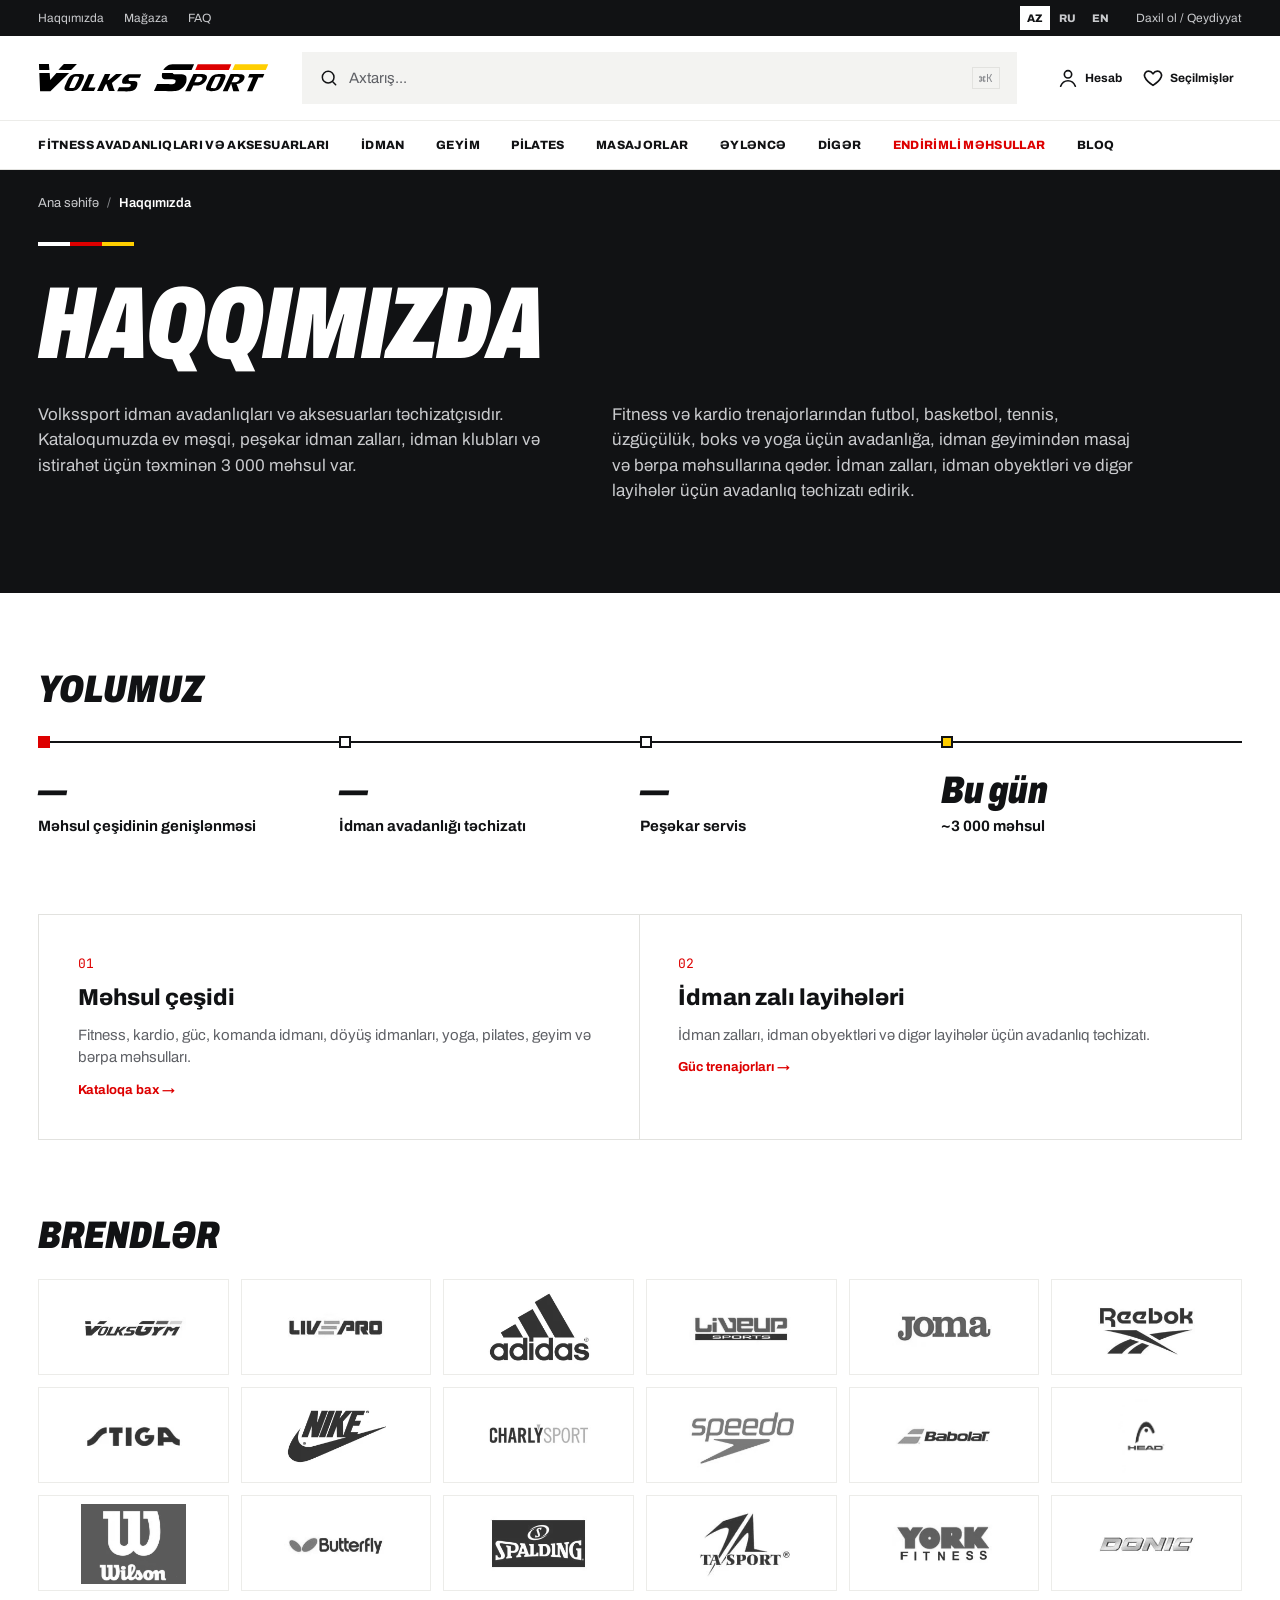
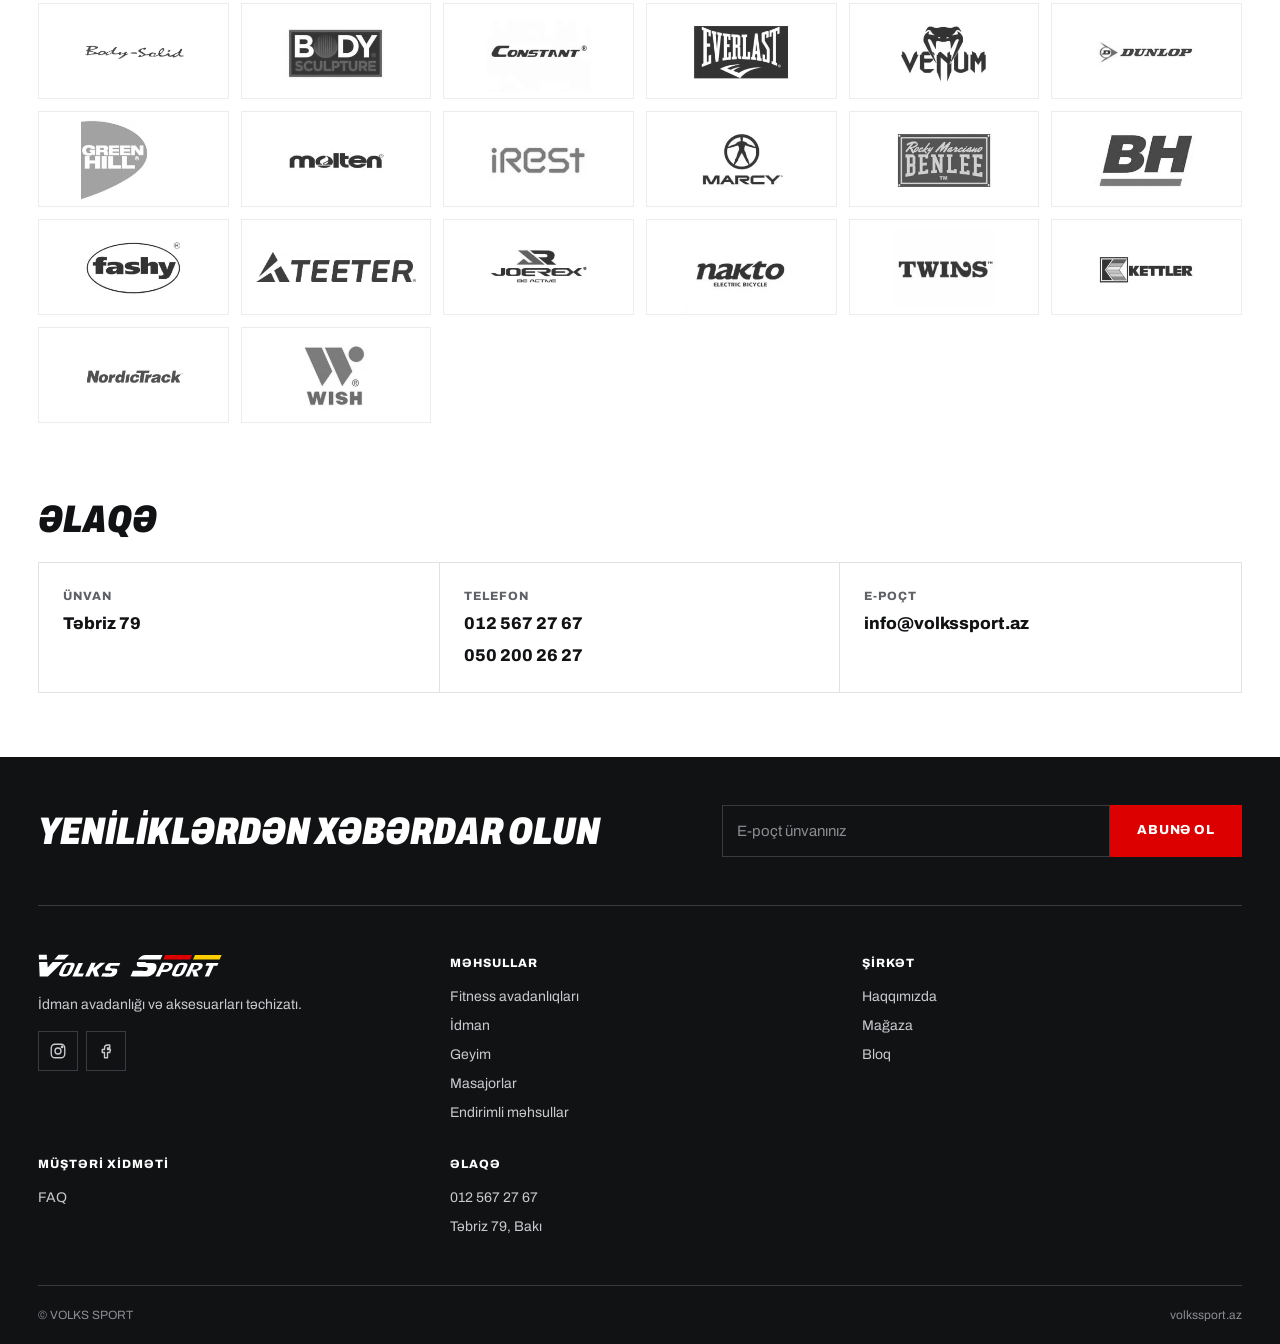
==== commit 355796f6: "Update Volkssport website" ====
--- a/about.html
+++ b/about.html
@@ -21,9 +21,9 @@
     <div class="vs-container vs-about-hero__inner">
       <ol class="vs-breadcrumb vs-breadcrumb--dark"><li><a href="index.html">Ana səhifə</a></li><li><span aria-current="page">Haqqımızda</span></li></ol>
       <div class="vs-stripe"><i></i><i></i><i></i></div>
-      <h1 class="vs-display vs-about-hero__title">2011-ci ildən idmanla</h1>
+      <h1 class="vs-display vs-about-hero__title">Haqqımızda</h1>
       <div class="vs-about-hero__text">
-        <p>Volkssport 2011-ci ildən idman avadanlıqları və aksesuarları təchizatçısıdır. Kataloqumuzda ev məşqi, peşəkar idman zalları, idman klubları və istirahət üçün təxminən 3 000 məhsul var.</p>
+        <p>Volkssport idman avadanlıqları və aksesuarları təchizatçısıdır. Kataloqumuzda ev məşqi, peşəkar idman zalları, idman klubları və istirahət üçün təxminən 3 000 məhsul var.</p>
         <p>Fitness və kardio trenajorlarından futbol, basketbol, tennis, üzgüçülük, boks və yoga üçün avadanlığa, idman geyimindən masaj və bərpa məhsullarına qədər. İdman zalları, idman obyektləri və digər layihələr üçün avadanlıq təchizatı edirik.</p>
       </div>
     </div>
@@ -31,10 +31,9 @@
 
   <section class="vs-container vs-section">
     <h2 class="vs-h2">Yolumuz</h2>
-    <!-- Only 2011 and today are confirmed. Add years for the middle steps when available. -->
+    <!-- Only "Bu gün" is confirmed. Add years for the steps when available. -->
     <ol class="vs-timeline">
-      <li class="vs-timeline__item vs-timeline__item--start"><span class="vs-timeline__year">2011</span><span class="vs-timeline__text">Şirkətin təsisi</span></li>
-      <li class="vs-timeline__item"><span class="vs-timeline__year">—</span><span class="vs-timeline__text">Məhsul çeşidinin genişlənməsi</span></li>
+      <li class="vs-timeline__item vs-timeline__item--start"><span class="vs-timeline__year">—</span><span class="vs-timeline__text">Məhsul çeşidinin genişlənməsi</span></li>
       <li class="vs-timeline__item"><span class="vs-timeline__year">—</span><span class="vs-timeline__text">İdman avadanlığı təchizatı</span></li>
       <li class="vs-timeline__item"><span class="vs-timeline__year">—</span><span class="vs-timeline__text">Peşəkar servis</span></li>
       <li class="vs-timeline__item vs-timeline__item--end"><span class="vs-timeline__year">Bu gün</span><span class="vs-timeline__text">~3 000 məhsul</span></li>
--- a/css/layout.css
+++ b/css/layout.css
@@ -96,7 +96,7 @@
 .vs-hero-b__lead { max-width: 520px; display: flex; flex-direction: column; gap: 24px; font-size: 19px; color: var(--vs-dark-text-2); }
 
 /* ================= Trust strip ================= */
-.vs-trust { display: grid; grid-template-columns: repeat(4, minmax(0, 1fr)); border-bottom: var(--vs-bw) solid var(--vs-border); }
+.vs-trust { display: grid; grid-template-columns: repeat(3, minmax(0, 1fr)); border-bottom: var(--vs-bw) solid var(--vs-border); }
 .vs-trust__item { padding: 22px 24px; display: flex; flex-direction: column; gap: 2px; border-right: var(--vs-bw) solid var(--vs-border); }
 .vs-trust__item:last-child { border-right: 0; }
 .vs-trust__a { font-weight: 800; }
@@ -277,6 +277,7 @@
   .vs-trust { grid-template-columns: repeat(2, minmax(0, 1fr)); }
   .vs-trust__item:nth-child(2) { border-right: 0; }
   .vs-trust__item:nth-child(-n+2) { border-bottom: var(--vs-bw) solid var(--vs-border); }
+  .vs-trust__item:nth-child(3) { grid-column: 1 / -1; }
   .vs-grid--cats { grid-template-columns: repeat(2, minmax(0, 1fr)); gap: 12px; }
   .vs-footer__cols { grid-template-columns: repeat(2, 1fr); }
   .vs-hero-b__inner { min-height: 560px; }
--- a/css/pages.css
+++ b/css/pages.css
@@ -13,7 +13,7 @@
 .vs-about-hero__text { display: grid; grid-template-columns: repeat(auto-fit, minmax(min(100%, 340px), 1fr)); gap: 24px 48px; max-width: 1100px; font-size: var(--vs-fs-lg); color: var(--vs-dark-text-2); }
 
 /* Timeline */
-.vs-timeline { list-style: none; margin: 32px 0 0; padding: 0; display: grid; grid-template-columns: repeat(5, minmax(0, 1fr)); border-top: 2px solid var(--vs-ink); }
+.vs-timeline { list-style: none; margin: 32px 0 0; padding: 0; display: grid; grid-template-columns: repeat(4, minmax(0, 1fr)); border-top: 2px solid var(--vs-ink); }
 .vs-timeline__item { position: relative; display: flex; flex-direction: column; gap: 6px; padding: 28px 20px 0 0; }
 .vs-timeline__item::before { content: ""; position: absolute; top: -7px; left: 0; width: 12px; height: 12px; background: var(--vs-white); border: 2px solid var(--vs-ink); }
 .vs-timeline__item--start::before { background: var(--vs-red); border-color: var(--vs-red); }
